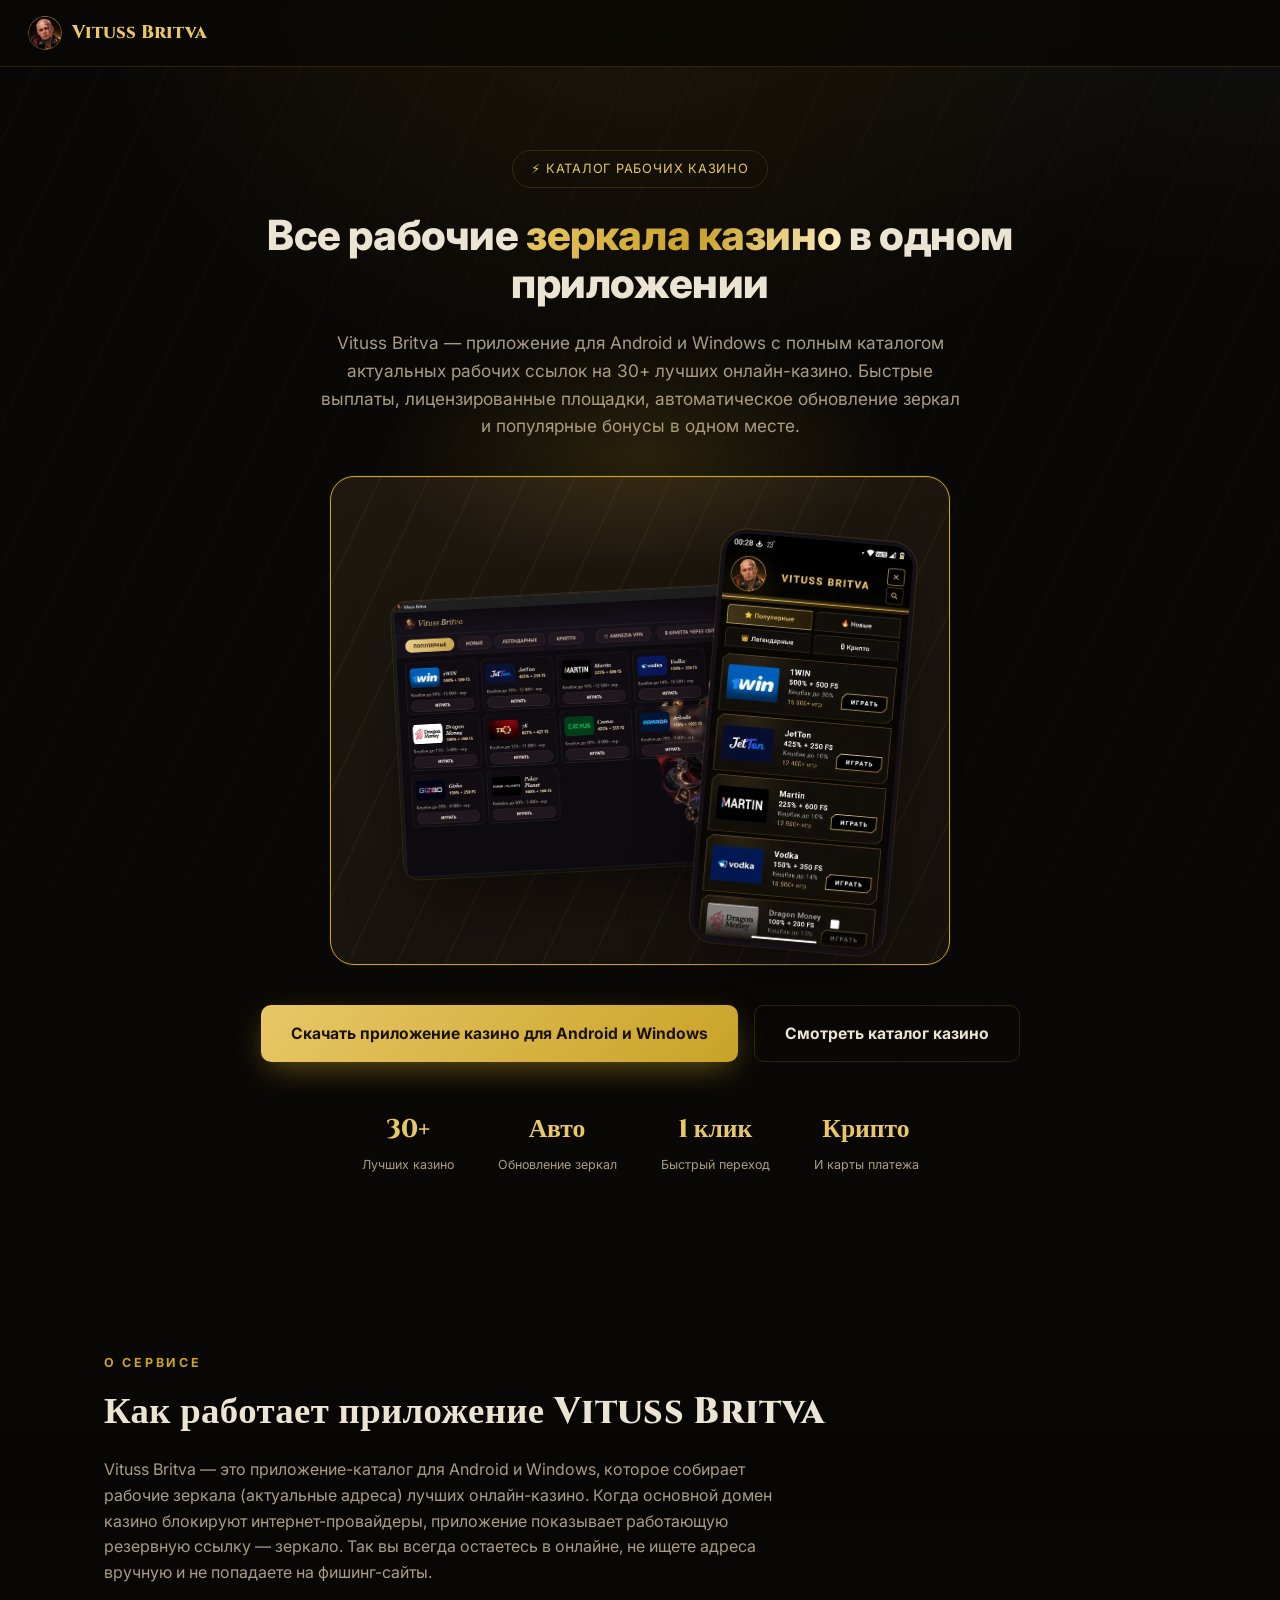
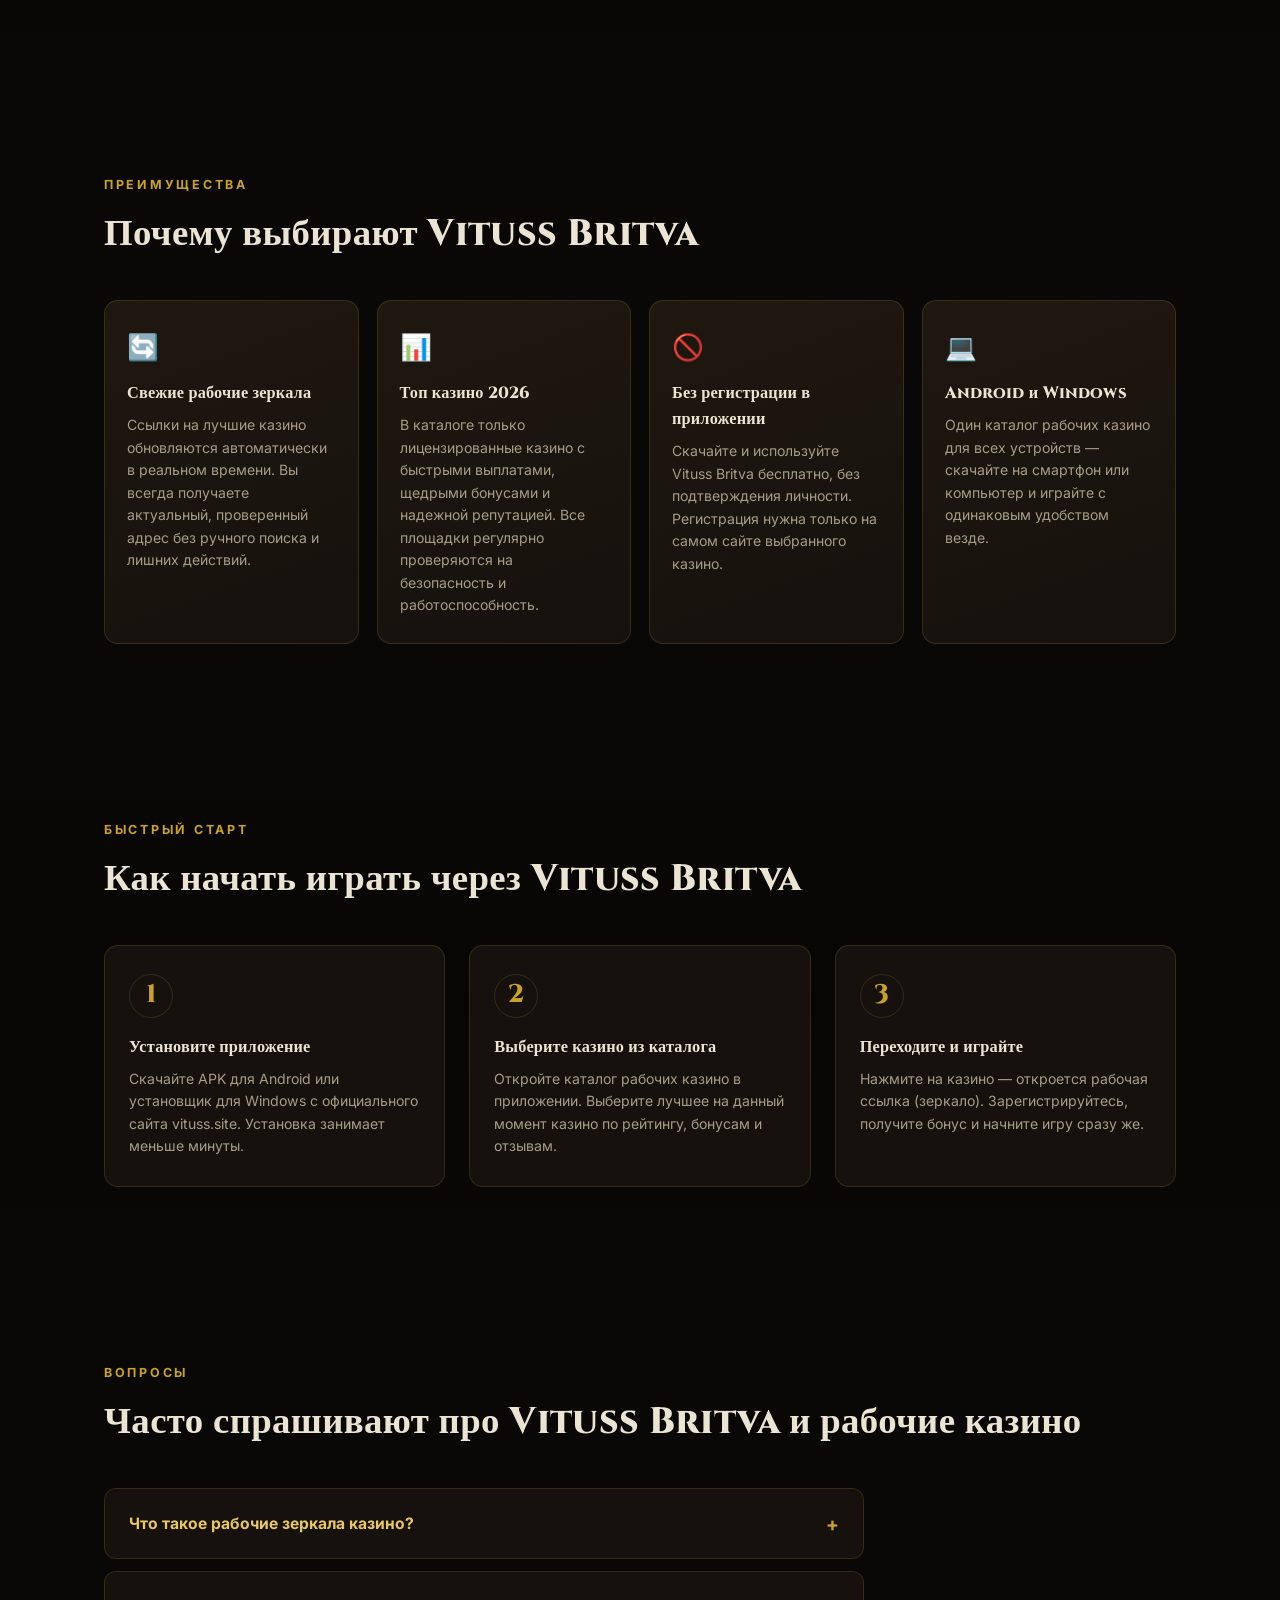
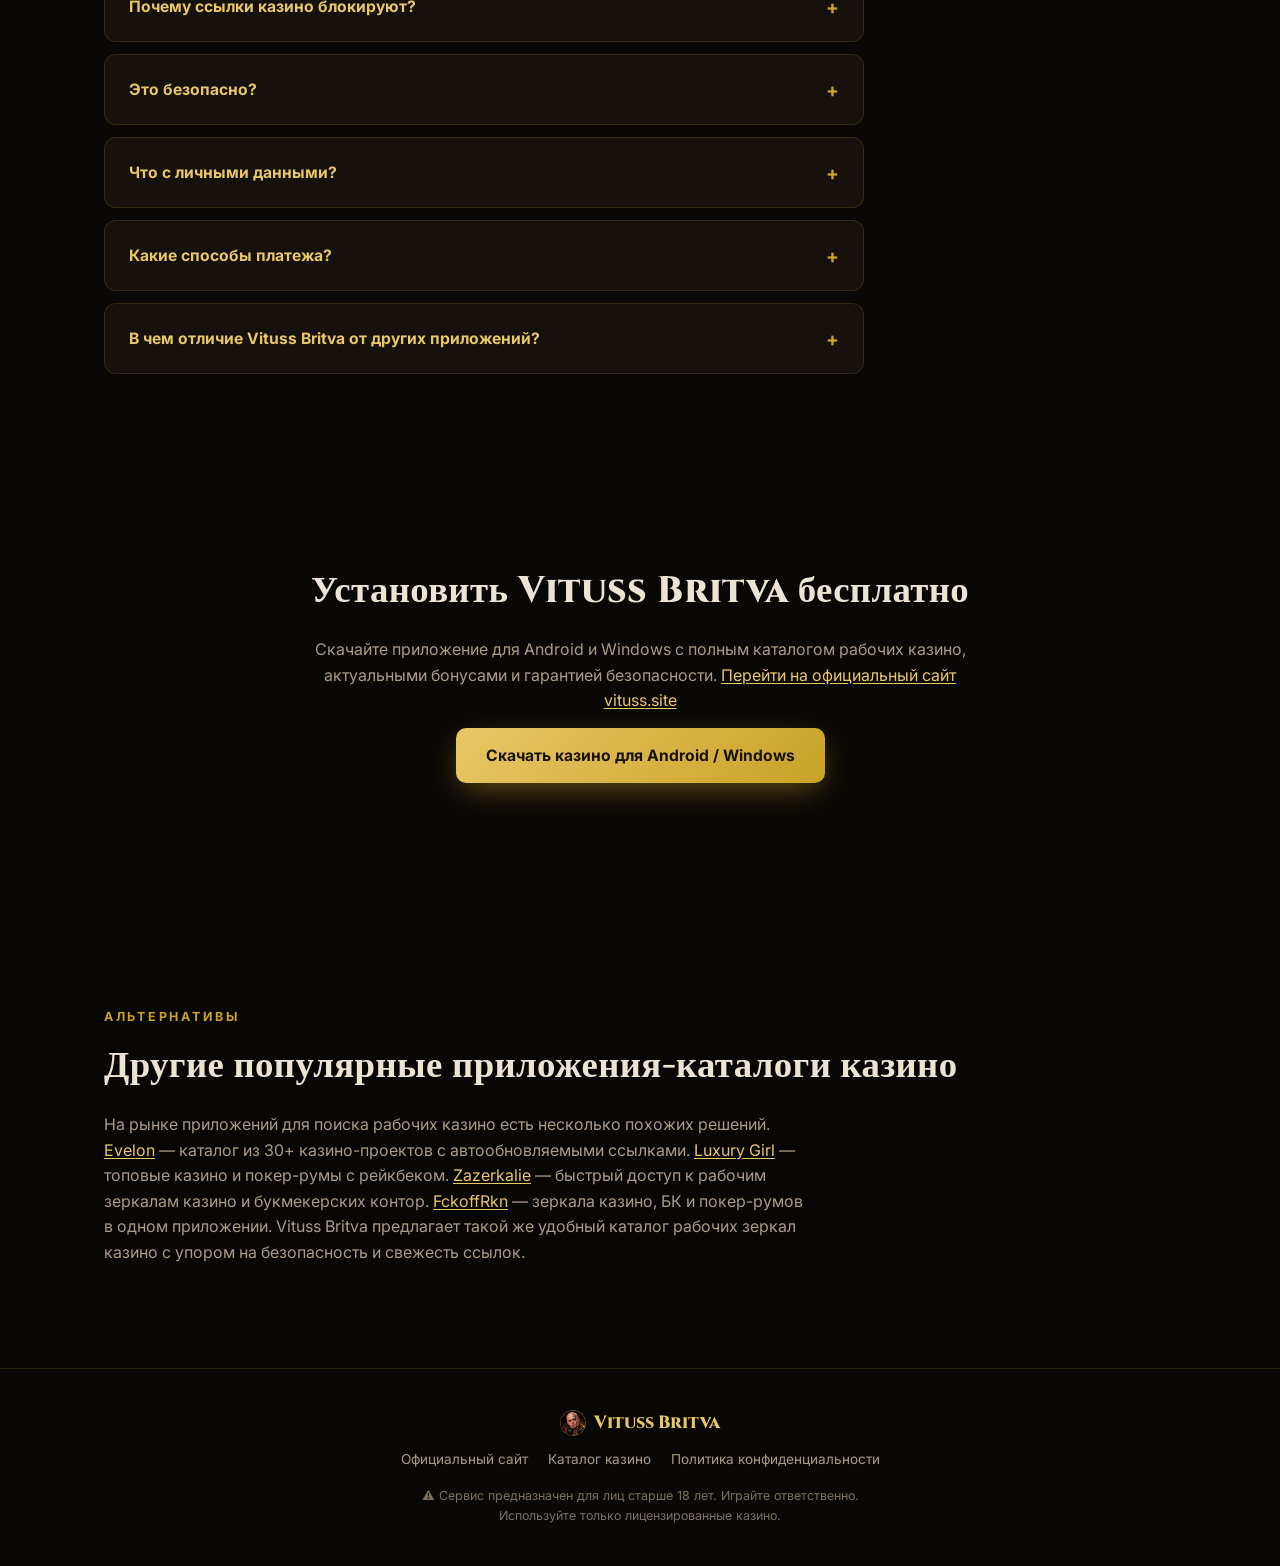
==== index.html @ b76ff57d "Nav logo links to own home instead of production site" ====
<!DOCTYPE html>
<html lang="ru">
<head>
<meta charset="UTF-8"/>
<meta name="viewport" content="width=device-width, initial-scale=1.0"/>
<meta name="description" content="Vituss Britva — приложение для Android и Windows с каталогом рабочих зеркал 30+ онлайн-казино. Лицензированные площадки, автообновление ссылок внутри."/>
<meta name="keywords" content="приложение казино, рабочие зеркала казино, каталог казино, скачать казино APK, лучшие казино 2026, казино Android, казино Windows, казино на деньги"/>
<meta name="author" content="Vituss Britva"/>
<meta name="robots" content="index, follow, max-snippet:-1, max-image-preview:large, max-video-preview:-1"/>
<meta name="language" content="Russian"/>
<meta name="revisit-after" content="7 days"/>
<title>Vituss Britva — каталог рабочих зеркал 30+ лучших онлайн-казино</title>
<link rel="canonical" href="https://vituss-britva.github.io/"/>
<link rel="icon" type="image/x-icon" href="favicon.ico"/>
<link rel="icon" type="image/png" sizes="32x32" href="favicon-32x32.png"/>
<link rel="apple-touch-icon" href="apple-touch-icon.png"/>
<meta name="theme-color" content="#0a0806"/>
<meta name="yandex-verification" content="fdd47e00f94bc1ea" />
<meta name="google-site-verification" content="MU0AzvyvuGkro43wWlCvNO7gY7daz_rfIoC2uSDXgm8" />
<script src="https://analytics.ahrefs.com/analytics.js" data-key="n/PJl1YRwY5SoehzUYrOgw" async></script>

<!-- Open Graph для соцсетей -->
<meta property="og:title" content="Vituss Britva — каталог рабочих зеркал лучших онлайн-казино"/>
<meta property="og:description" content="Приложение с актуальными рабочими ссылками на топ казино 2026. Android, Windows, бесплатно, без регистрации."/>
<meta property="og:type" content="website"/>
<meta property="og:url" content="https://vituss-britva.github.io/"/>
<meta property="og:locale" content="ru_RU"/>
<meta property="og:image" content="https://vituss-britva.github.io/img/og-image.webp"/>
<meta property="og:image:width" content="1200"/>
<meta property="og:image:height" content="630"/>
<meta name="twitter:card" content="summary_large_image"/>
<meta name="twitter:title" content="Vituss Britva — каталог рабочих казино"/>
<meta name="twitter:description" content="30+ лучших онлайн-казино в одном приложении. Android, Windows, бесплатно."/>
<meta name="twitter:image" content="https://vituss-britva.github.io/img/og-image.webp"/>

<!-- Preconnect для оптимизации производительности -->
<link rel="preconnect" href="https://vituss.site" crossorigin/>
<link rel="dns-prefetch" href="https://vituss.site"/>

<link rel="stylesheet" href="style.css"/>

<!-- Структурированные данные Schema.org -->
<script type="application/ld+json">
{
  "@context": "https://schema.org",
  "@graph": [
    {
      "@type": "WebSite",
      "@id": "https://vituss-britva.github.io/#website",
      "url": "https://vituss-britva.github.io/",
      "name": "Vituss Britva — каталог рабочих казино",
      "description": "Приложение для поиска актуальных рабочих ссылок на лучшие онлайн-казино с быстрыми выплатами, лицензией и автоматическим обновлением зеркал.",
      "inLanguage": "ru-RU",
      "potentialAction": {
        "@type": "DownloadAction",
        "target": {
          "@type": "EntryPoint",
          "urlTemplate": "https://vituss.site/vituss-android.apk"
        }
      }
    },
    {
      "@type": "SoftwareApplication",
      "@id": "https://vituss-britva.github.io/#app",
      "name": "Vituss Britva",
      "alternateName": "Витусс Бритва Приложение казино",
      "description": "Приложение для Android и Windows с полным каталогом актуальных рабочих зеркал 30+ лучших онлайн-казино. Быстрые выплаты, лицензированные площадки, автоматическое обновление ссылок и список популярных бонусов.",
      "url": "https://vituss.site/",
      "applicationCategory": ["UtilitiesApplication", "GameApplication"],
      "operatingSystem": ["Android 5.0+", "Windows 7+"],
      "offers": {
        "@type": "Offer",
        "price": "0",
        "priceCurrency": "RUB",
        "availability": "https://schema.org/InStock"
      },
      "downloadUrl": "https://vituss.site/vituss-android.apk",
      "installUrl": "https://vituss.site/",
      "image": "https://vituss-britva.github.io/img/logo.webp",
      "screenshot": [
        "https://vituss-britva.github.io/img/screen1.webp",
        "https://vituss-britva.github.io/img/screen2.webp"
      ],
      "aggregateRating": {
        "@type": "AggregateRating",
        "ratingValue": "4.8",
        "ratingCount": "1250",
        "bestRating": "5",
        "worstRating": "1"
      }
    },
    {
      "@type": "BreadcrumbList",
      "itemListElement": [
        {
          "@type": "ListItem",
          "position": 1,
          "name": "Главная",
          "item": "https://vituss-britva.github.io/"
        },
        {
          "@type": "ListItem",
          "position": 2,
          "name": "Официальный сайт",
          "item": "https://vituss.site/"
        },
        {
          "@type": "ListItem",
          "position": 3,
          "name": "Каталог казино",
          "item": "https://vituss.site/catalog/"
        }
      ]
    },
    {
      "@type": "FAQPage",
      "mainEntity": [
        {
          "@type": "Question",
          "name": "Что такое Vituss Britva?",
          "acceptedAnswer": {
            "@type": "Answer",
            "text": "Vituss Britva — это приложение для Android и Windows, которое собирает полный каталог актуальных рабочих зеркал (резервных адресов) 30+ лучших лицензированных онлайн-казино. Приложение обновляет ссылки автоматически, когда домены блокируют провайдеры."
          }
        },
        {
          "@type": "Question",
          "name": "Что такое рабочие зеркала казино?",
          "acceptedAnswer": {
            "@type": "Answer",
            "text": "Рабочие зеркала (или зеркала казино) — это резервные адреса официальных сайтов казино. Когда основной домен блокируют интернет-провайдеры, зеркала остаются доступными. Vituss Britva содержит только свежие, проверенные рабочие ссылки."
          }
        },
        {
          "@type": "Question",
          "name": "Почему ссылки казино блокируют?",
          "acceptedAnswer": {
            "@type": "Answer",
            "text": "Интернет-провайдеры блокируют сайты казино по требованию органов власти. Это стандартная пр��ктика в России и СНГ. Однако лицензированные казино используют зеркала, чтобы остаться доступными для игроков."
          }
        },
        {
          "@type": "Question",
          "name": "Приложение Vituss Britva платное?",
          "acceptedAnswer": {
            "@type": "Answer",
            "text": "Нет, скачивание и использование Vituss Britva полностью бесплатны. Вы получаете полный доступ к каталогу казино, актуальным рабочим зеркалам и бонусам без каких-либо платежей."
          }
        },
        {
          "@type": "Question",
          "name": "Нужна ли регистрация в приложении?",
          "acceptedAnswer": {
            "@type": "Answer",
            "text": "Нет, регистрация в приложении Vituss Britva не требуется. Вы сразу получаете доступ к полному каталогу казино. Регистрация понадобится только на самом сайте выбранного казино."
          }
        },
        {
          "@type": "Question",
          "name": "Какие казино в каталоге Vituss Britva?",
          "acceptedAnswer": {
            "@type": "Answer",
            "text": "В каталоге 30+ лучших лицензированных онлайн-казино с быстрыми выплатами, надежной репутацией и щедрыми бонусами. Все казино в базе регулярно проверяются на работоспособность и безопасность."
          }
        },
        {
          "@type": "Question",
          "name": "На какие платформы доступно приложение?",
          "acceptedAnswer": {
            "@type": "Answer",
            "text": "Vituss Britva доступен для Android (версия 5.0 и выше) и Windows (версия 7 и выше). Это позволяет пользователям мобильных устройств и персональных компьютеров получить единый каталог рабочих казино."
          }
        },
        {
          "@type": "Question",
          "name": "Это безопасно?",
          "acceptedAnswer": {
            "@type": "Answer",
            "text": "Да, приложение Vituss Britva содержит только ссылки на лицензированные казино. Приложение не собирает личные данные, не требует регистрацию и безопасно в использовании. Все казино в каталоге — проверенные и надежные площадки."
          }
        },
        {
          "@type": "Question",
          "name": "Как часто обновляются рабочие зеркала?",
          "acceptedAnswer": {
            "@type": "Answer",
            "text": "Ссылки в приложении обновляются в автоматическом режиме в реальном времени. Система постоянно проверяет актуальность всех зеркал, поэтому вы всегда получаете свежие и работающие адреса."
          }
        }
      ]
    },
    {
      "@type": "Organization",
      "@id": "https://vituss-britva.github.io/#org",
      "name": "Vituss Britva",
      "url": "https://vituss-britva.github.io/",
      "logo": "https://vituss-britva.github.io/img/logo.webp",
      "contactPoint": {
        "@type": "ContactPoint",
        "contactType": "Customer Support",
        "url": "https://vituss.site/"
      }
    }
  ]
}
</script>
</head>
<body>

<nav>
  <a href="https://vituss-britva.github.io/" class="logo"><img src="img/logo.webp" alt="Vituss Britva логотип приложения" class="logo-icon" width="40" height="40">Vituss Britva</a>
</nav>

<section class="hero">
  <div class="badge">⚡ Каталог рабочих казино</div>
  <h1>Все рабочие <span>зеркала казино</span> в одном приложении</h1>
  <p>Vituss Britva — приложение для Android и Windows с полным каталогом актуальных рабочих ссылок на 30+ лучших онлайн-казино. Быстрые выплаты, лицензированные площадки, автоматическое обновление зеркал и популярные бонусы в одном месте.</p>

  <div class="showcase-backdrop">
    <div class="showcase-row">
      <div class="showcase-frame showcase-pc" data-zoom="img/screen2.webp">
        <img src="img/screen2.webp" alt="Витусс Бритва приложение казино для Windows" loading="lazy" width="680" height="auto"/>
      </div>
      <div class="showcase-frame showcase-mobile" data-zoom="img/screen1.webp">
        <img src="img/screen1.webp" alt="Витусс Бритва казино для Android APK скачать" loading="lazy" width="300" height="auto"/>
      </div>
    </div>
  </div>

  <div class="cta-group" style="margin-top:40px">
    <a class="btn-primary" href="https://vituss.site/" title="Скачать приложение Vituss Britva">Скачать приложение казино для Android и Windows</a>
    <a class="btn-secondary" href="catalog/">Смотреть каталог казино</a>
  </div>
  <div class="hero-stats">
    <div class="stat"><div class="stat-num">30+</div><div class="stat-label">Лучших казино</div></div>
    <div class="stat"><div class="stat-num">Авто</div><div class="stat-label">Обновление зеркал</div></div>
    <div class="stat"><div class="stat-num">1 клик</div><div class="stat-label">Быстрый переход</div></div>
    <div class="stat"><div class="stat-num">Крипто</div><div class="stat-label">И карты платежа</div></div>
  </div>
</section>

<section class="s-dark">
  <div class="container">
    <div class="section-label">О сервисе</div>
    <h2>Как работает приложение Vituss Britva</h2>
    <p class="subtitle">Vituss Britva — это приложение-каталог для Android и Windows, которое собирает рабочие зеркала (актуальные адреса) лучших онлайн-казино. Когда основной домен казино блокируют интернет-провайдеры, приложение показывает работающую резервную ссылку — зеркало. Так вы всегда остаетесь в онлайне, не ищете адреса вручную и не попадаете на фишинг-сайты.</p>
  </div>
</section>

<section>
  <div class="container">
    <div class="section-label">Преимущества</div>
    <h2>Почему выбирают Vituss Britva</h2>
    <div class="card-grid">
      <div class="card"><div class="card-icon">🔄</div><h3>Свежие рабочие зеркала</h3><p>Ссылки на лучшие казино обновляются автоматически в реальном времени. Вы всегда получаете актуальный, проверенный адрес без ручного поиска и лишних действий.</p></div>
      <div class="card"><div class="card-icon">📊</div><h3>Топ казино 2026</h3><p>В каталоге только лицензированные казино с быстрыми выплатами, щедрыми бонусами и надежной репутацией. Все площадки регулярно проверяются на безопасность и работоспособность.</p></div>
      <div class="card"><div class="card-icon">🚫</div><h3>Без регистрации в приложении</h3><p>Скачайте и используйте Vituss Britva бесплатно, без подтверждения личности. Регистрация нужна только на самом сайте выбранного казино.</p></div>
      <div class="card"><div class="card-icon">💻</div><h3>Android и Windows</h3><p>Один каталог рабочих казино для всех устройств — скачайте на смартфон или компьютер и играйте с одинаковым удобством везде.</p></div>
    </div>
  </div>
</section>

<section class="s-dark">
  <div class="container">
    <div class="section-label">Быстрый старт</div>
    <h2>Как начать играть через Vituss Britva</h2>
    <div class="steps-list">
      <div class="step-home"><div class="step-num">1</div><h3>Установите приложение</h3><p>Скачайте APK для Android или установщик для Windows с официального сайта vituss.site. Установка занимает меньше минуты.</p></div>
      <div class="step-home"><div class="step-num">2</div><h3>Выберите казино из каталога</h3><p>Откройте каталог рабочих казино в приложении. Выберите лучшее на данный момент казино по рейтингу, бонусам и отзывам.</p></div>
      <div class="step-home"><div class="step-num">3</div><h3>Переходите и играйте</h3><p>Нажмите на казино — откроется рабочая ссылка (зеркало). Зарегистрируйтесь, получите бонус и начните игру сразу же.</p></div>
    </div>
  </div>
</section>

<section id="faq">
  <div class="container">
    <div class="section-label">Вопросы</div>
    <h2>Часто спрашивают про Vituss Britva и рабочие казино</h2>
    <div class="faq-list">
      <div class="faq-item"><div class="faq-q">Что такое рабочие зеркала казино?</div><div class="faq-a">Рабочие зеркала (или зеркала казино) — это резервные адреса официальных сайтов казино. Когда основной домен блокируют интернет-провайдеры, зеркала остаются доступными. Vituss Britva содержит только свежие, проверенные рабочие ссылки на лицензированные казино.</div></div>
      <div class="faq-item"><div class="faq-q">Почему ссылки казино блокируют?</div><div class="faq-a">Интернет-провайдеры блокируют сайты казино по требованию органов власти. Это стандартная практика в России и СНГ. Однако лицензированные казино используют зеркала, чтобы остаться доступными для игроков. Это полностью легально.</div></div>
      <div class="faq-item"><div class="faq-q">Это безопасно?</div><div class="faq-a">Да, приложение Vituss Britva содержит только ссылки на лицензированные казино. Приложение не собирает личные данные, не требует регистрацию и безопасно в использовании. Все казино в каталоге — проверенные, надежные площадки с хорошей репутацией.</div></div>
      <div class="faq-item"><div class="faq-q">Что с личными данными?</div><div class="faq-a">Vituss Britva не требует регистрацию, не собирает данные и не отслеживает вас. Приложение просто предоставляет список рабочих зеркал казино. Все остальное происходит между вами и сайтом казино.</div></div>
      <div class="faq-item"><div class="faq-q">Какие способы платежа?</div><div class="faq-a">Лучшие казино в каталоге принимают карты (Visa, MasterCard), электронные кошельки, криптовалюту и банковские переводы. Выбирайте удобный способ при регистрации на сайте казино.</div></div>
      <div class="faq-item"><div class="faq-q">В чем отличие Vituss Britva от других приложений?</div><div class="faq-a">Vituss Britva предоставляет самый свежий каталог рабочих зеркал с автоматическим обновлением. Мы содержим только проверенные лицензированные казино, не требуем регистрацию в приложении и гарантируем безопасность. Приложение бесплатно, просто и удобно.</div></div>
    </div>
  </div>
</section>

<section>
  <div class="container" style="text-align:center">
    <h2>Установить Vituss Britva бесплатно</h2>
    <p class="subtitle" style="margin-left:auto;margin-right:auto">Скачайте приложение для Android и Windows с полным каталогом рабочих казино, актуальными бонусами и гарантией безопасности. <a href="https://vituss.site/" title="Официальный сайт Витусс Бритва">Перейти на официальный сайт vituss.site</a></p>
    <div class="cta-group">
      <a class="btn-primary" href="https://vituss.site/" title="Скачать казино приложение для Android и Windows">Скачать казино для Android / Windows</a>
    </div>
  </div>
</section>

<section class="s-dark">
  <div class="container">
    <div class="section-label">Альтернативы</div>
    <h2>Другие популярные приложения-каталоги казино</h2>
    <p class="subtitle">На рынке приложений для поиска рабочих казино есть несколько похожих решений. <a href="https://evelone.online/" title="Evelon — каталог из 30+ казино-проектов">Evelon</a> — каталог из 30+ казино-проектов с автообновляемыми ссылками. <a href="https://luxurygirl.online/" title="Luxury Girl — топовые казино и покер-румы с рейкбеком">Luxury Girl</a> — топовые казино и покер-румы с рейкбеком. <a href="https://zazerkalie.online/" title="Zazerkalie — быстрый доступ к зеркалам казино и БК">Zazerkalie</a> — быстрый доступ к рабочим зеркалам казино и букмекерских контор. <a href="https://hubprojects.net/" title="FckoffRkn — зеркала казино, БК и покер-румов">FckoffRkn</a> — зеркала казино, БК и покер-румов в одном приложении. Vituss Britva предлагает такой же удобный каталог рабочих зеркал казино с упором на безопасность и свежесть ссылок.</p>
  </div>
</section>

<footer>
  <div class="container">
    <div class="footer-logo"><img src="img/logo.webp" alt="Vituss Britva логотип" class="logo-icon" width="40" height="40">Vituss Britva</div>
    <div class="footer-links">
      <a href="https://vituss.site/" title="Официальный сайт приложения казино Vituss Britva">Официальный сайт</a>
      <a href="https://vituss.site/catalog/" title="Каталог казино в приложении Vituss Britva">Каталог казино</a>
      <a href="https://vituss.site/privacy/" title="Политика конфиденциальности">Политика конфиденциальности</a>
    </div>
    <p class="footer-note">⚠️ Сервис предназначен для лиц старше 18 лет. Играйте ответственно. Используйте только лицензированные казино.</p>
  </div>
</footer>

<div class="lightbox" id="lightbox" onclick="this.classList.remove('show')">
  <img id="lightbox-img" src="" alt="Скриншот приложения Vituss Britva"/>
</div>

<script>
document.querySelectorAll('.faq-item').forEach(function(i){i.addEventListener('click',function(){var o=i.classList.contains('open');document.querySelectorAll('.faq-item').forEach(function(x){x.classList.remove('open');});if(!o){i.classList.add('open');}});});
document.querySelectorAll('[data-zoom]').forEach(function(el){el.addEventListener('click',function(){document.getElementById('lightbox-img').src=el.getAttribute('data-zoom');document.getElementById('lightbox').classList.add('show');});});
</script>
</body>
</html>
---- style.css ----
@import url('https://fonts.googleapis.com/css2?family=Cinzel:wght@600;800&family=Inter:wght@400;500;600;700&display=swap');

:root{
  --bg:#0a0806;
  --surface:#16110d;
  --surface-2:#1f1810;
  --edge:rgba(201,162,39,0.18);
  --gold:#c9a227;
  --gold-bright:#e8c766;
  --blood:#8a2020;
  --ice:#6fa8b5;
  --ink:#ece4d3;
  --ink-dim:#a89c86;
}
*{box-sizing:border-box}
html,body{margin:0;padding:0}
body{
  background:
    radial-gradient(1200px 600px at 15% -10%, rgba(201,162,39,0.06), transparent 60%),
    radial-gradient(900px 500px at 100% 0%, rgba(111,168,181,0.05), transparent 55%),
    var(--bg);
  color:var(--ink);
  font-family:"Inter",system-ui,-apple-system,"Segoe UI",Roboto,Arial,sans-serif;
  line-height:1.6;
}
a{color:inherit;text-decoration:none}
img,svg{max-width:100%;display:block}
.wrap,.container{max-width:1120px;margin:0 auto;padding:0 24px}

h1,h2,h3,.rune-font{font-family:"Cinzel",Georgia,serif;font-weight:800;letter-spacing:.01em}

/* NAV */
nav{
  position:fixed;top:0;left:0;right:0;z-index:100;
  display:flex;align-items:center;justify-content:space-between;
  padding:16px 28px;
  background:rgba(10,8,6,.82);backdrop-filter:blur(10px);
  border-bottom:1px solid var(--edge);
}
.logo{display:flex;align-items:center;gap:10px;font-family:"Cinzel",serif;font-weight:800;font-size:1.15rem;color:var(--gold-bright)}
.logo .rune-mark{
  width:34px;height:34px;border-radius:50%;
  display:flex;align-items:center;justify-content:center;
  background:radial-gradient(circle at 35% 30%,var(--gold-bright),var(--gold) 55%,#5c4a12 100%);
  color:#1a1206;font-size:1.1rem;font-weight:800;
  box-shadow:0 0 18px rgba(201,162,39,.35);
}
.nav-links{display:flex;gap:26px;align-items:center}
.nav-links a{font-size:.92rem;color:var(--ink-dim);transition:color .2s}
.nav-links a:hover{color:var(--gold-bright)}
.nav-toggle{display:none}

/* HERO */
.hero{
  position:relative;padding:150px 24px 90px;text-align:center;overflow:hidden;
  background:
    linear-gradient(180deg, transparent, var(--bg) 92%),
    repeating-linear-gradient(115deg, rgba(201,162,39,0.025) 0 2px, transparent 2px 60px);
}
.hero::before{
  content:"";position:absolute;inset:0;z-index:-1;
  background:radial-gradient(ellipse 60% 45% at 50% 0%, rgba(201,162,39,0.1), transparent 70%);
}
.badge{
  display:inline-flex;align-items:center;gap:8px;
  padding:8px 18px;border-radius:999px;border:1px solid var(--edge);
  font-size:.8rem;letter-spacing:.06em;text-transform:uppercase;color:var(--gold-bright);
  margin-bottom:24px;
}
.hero h1{font-family:"Inter",system-ui,sans-serif;font-weight:800;font-size:clamp(1.7rem,3.6vw,2.6rem);line-height:1.14;margin:0 auto 22px;color:var(--ink);letter-spacing:-.01em;max-width:880px}
.hero h1 span{
  background:linear-gradient(120deg,var(--gold-bright),var(--gold) 55%,#fff2c9);
  -webkit-background-clip:text;background-clip:text;color:transparent;
}
.hero p{font-size:1.08rem;color:var(--ink-dim);max-width:640px;margin:0 auto 36px}
.cta-group{display:flex;gap:16px;justify-content:center;flex-wrap:wrap;margin-bottom:48px}
.btn-primary,.btn-secondary{
  display:inline-flex;align-items:center;gap:10px;
  padding:15px 30px;border-radius:10px;font-weight:700;font-size:.98rem;
  transition:transform .2s ease, box-shadow .2s ease;
}
.btn-primary{
  background:linear-gradient(135deg,var(--gold-bright),var(--gold));color:#1a1206;
  box-shadow:0 10px 32px -8px rgba(201,162,39,.55);
}
.btn-primary:hover{transform:translateY(-2px)}
.btn-secondary{background:transparent;border:1px solid var(--edge);color:var(--ink)}
.btn-secondary:hover{border-color:var(--gold);color:var(--gold-bright)}

.hero-stats{display:flex;gap:44px;justify-content:center;flex-wrap:wrap;margin-top:12px}
.stat{text-align:center}
.stat-num{font-family:"Cinzel",serif;font-size:1.6rem;font-weight:800;color:var(--gold-bright)}
.stat-label{font-size:.78rem;color:var(--ink-dim);margin-top:4px}

/* SECTIONS */
section{padding:88px 0}
.s-dark{background:linear-gradient(180deg,transparent,rgba(0,0,0,.25),transparent)}
.section-label{
  font-size:.78rem;letter-spacing:.22em;text-transform:uppercase;color:var(--gold);
  font-weight:700;margin-bottom:10px;
}
h2{font-size:clamp(1.6rem,3.4vw,2.3rem);margin:0 0 16px;color:var(--ink)}
.subtitle{color:var(--ink-dim);font-size:1rem;max-width:70ch;margin:0 0 14px}
.subtitle a{color:var(--gold-bright);text-decoration:underline;text-underline-offset:2px}
.subtitle a:hover{color:#fff2c9}

/* PROBLEM GRID */
.prb-grid{display:grid;grid-template-columns:repeat(4,1fr);gap:18px;margin-top:36px}
.prb-card{
  background:var(--surface);border:1px solid var(--edge);border-radius:14px;padding:26px 22px;
}
.prb-icon{font-size:1.6rem;margin-bottom:12px}
.prb-card h3{font-size:1.02rem;margin:0 0 8px;color:var(--ink);font-family:"Cinzel",serif}
.prb-card p{font-size:.88rem;color:var(--ink-dim);margin:0}

/* FEATURE CARDS */
.card-grid{display:grid;grid-template-columns:repeat(4,1fr);gap:18px;margin-top:36px}
.card{
  background:linear-gradient(160deg,var(--surface-2),var(--surface));
  border:1px solid var(--edge);border-radius:14px;padding:26px 22px;
  transition:border-color .2s, transform .2s;
}
.card:hover{border-color:var(--gold);transform:translateY(-3px)}
.card-icon{font-size:1.6rem;margin-bottom:12px}
.card h3{font-size:1.02rem;margin:0 0 8px;color:var(--ink);font-family:"Cinzel",serif}
.card p{font-size:.88rem;color:var(--ink-dim);margin:0}

/* CATALOG */
.casinos-grid{
  display:grid;grid-template-columns:repeat(5,1fr);gap:14px;margin-top:36px;
}
.casino-card{
  background:var(--surface);border:1px solid var(--edge);border-radius:12px;
  padding:16px;display:flex;align-items:center;justify-content:center;height:104px;
  transition:border-color .2s, transform .2s;
}
.casino-card:hover{border-color:var(--gold);transform:translateY(-2px)}
.casino-logo-wrap{width:100%;height:100%;display:flex;align-items:center;justify-content:center}
.casino-logo{max-width:100%;max-height:100%;object-fit:contain;border-radius:8px}

/* STEPS */
.steps-list{display:grid;grid-template-columns:repeat(3,1fr);gap:24px;margin-top:36px}
.step-home{background:var(--surface);border:1px solid var(--edge);border-radius:14px;padding:28px 24px}
.step-num{
  font-family:"Cinzel",serif;font-size:1.6rem;font-weight:800;color:var(--gold);
  display:inline-flex;align-items:center;justify-content:center;
  width:44px;height:44px;border-radius:50%;border:1px solid var(--edge);margin-bottom:16px;
}
.step-home h3{font-size:1.02rem;margin:0 0 8px;font-family:"Cinzel",serif}
.step-home p{font-size:.88rem;color:var(--ink-dim);margin:0}

/* FAQ */
.faq-list{max-width:760px;margin:36px 0 0}
.faq-item{
  background:var(--surface);border:1px solid var(--edge);border-radius:12px;
  padding:4px 24px;margin-bottom:12px;cursor:pointer;transition:border-color .2s;
}
.faq-item:hover{border-color:var(--gold)}
.faq-q{padding:18px 0;font-weight:700;font-size:.98rem;color:var(--gold-bright);position:relative;padding-right:28px}
.faq-q::after{content:'+';position:absolute;right:0;top:16px;color:var(--gold);font-size:1.2rem}
.faq-item.open .faq-q::after{content:'−'}
.faq-a{font-size:.9rem;color:var(--ink-dim);margin-top:-6px;padding-bottom:0;display:none}
.faq-item.open .faq-a{display:block;padding-bottom:18px}

/* FOOTER */
footer{border-top:1px solid var(--edge);padding:40px 0;text-align:center}
.footer-logo{font-family:"Cinzel",serif;font-weight:800;color:var(--gold-bright);margin-bottom:12px;font-size:1.1rem}
.footer-links{display:flex;gap:20px;justify-content:center;flex-wrap:wrap;margin-bottom:16px}
.footer-links a{font-size:.85rem;color:var(--ink-dim)}
.footer-links a:hover{color:var(--gold-bright)}
.footer-note{font-size:.78rem;color:var(--ink-dim);opacity:.7;max-width:60ch;margin:0 auto}

@media (max-width:900px){
  .prb-grid,.card-grid{grid-template-columns:repeat(2,1fr)}
  .casinos-grid{grid-template-columns:repeat(3,1fr)}
  .steps-list{grid-template-columns:1fr}
  .nav-links{display:none}
}
@media (max-width:560px){
  .casinos-grid{grid-template-columns:repeat(2,1fr)}
  .prb-grid,.card-grid{grid-template-columns:1fr}
  .hero{padding:78px 18px 60px}
  section{padding:52px 0}
  .prb-grid,.card-grid,.casinos-grid,.steps-list{margin-top:24px}
  .cta-group{margin-bottom:28px}
}

.hero > *{position:relative;z-index:2}
.hero-portrait{
  position:absolute;
  right:clamp(40px,8vw,160px);
  bottom:0;
  height:min(92%,640px);
  width:auto;
  z-index:1;
  opacity:.94;
  -webkit-mask-image:linear-gradient(to left, black 45%, transparent 92%),
                      linear-gradient(to top, transparent 0%, black 10%),
                      linear-gradient(to bottom, transparent 0%, black 6%);
  -webkit-mask-composite:source-in;
  mask-image:linear-gradient(to left, black 45%, transparent 92%),
              linear-gradient(to top, transparent 0%, black 10%),
              linear-gradient(to bottom, transparent 0%, black 6%);
  mask-composite:intersect;
  filter:saturate(1.05) contrast(1.05) brightness(1.05);
  pointer-events:none;
}
@media (max-width:900px){
  .hero{min-height:auto;padding-top:90px}
  .hero-portrait{
    position:static;
    display:block;
    height:auto;width:min(65vw,260px);
    margin:32px auto 0;
    opacity:1;
    -webkit-mask-image:linear-gradient(to bottom,black 88%,transparent 100%);
    mask-image:linear-gradient(to bottom,black 88%,transparent 100%);
    -webkit-mask-composite:source-in;mask-composite:intersect;
    filter:saturate(1.05) contrast(1.05) brightness(1.05);
  }
}

.logo-icon{width:34px;height:34px;border-radius:50%;object-fit:cover;flex-shrink:0}
.footer-logo{display:flex;align-items:center;justify-content:center;gap:8px}
.footer-logo .logo-icon{width:26px;height:26px}

.download-flex{
  display:grid;grid-template-columns:1fr auto;
  grid-template-areas:"text portrait" "cta portrait";
  align-items:center;gap:8px 48px;
  background:linear-gradient(135deg,var(--surface-2),var(--surface));
  border:1px solid var(--edge);border-radius:24px;
  padding:52px 56px;max-width:1080px;margin:0 auto;
}
.download-text{grid-area:text;text-align:left}
.download-text h2{margin-bottom:14px}
.download-cta{grid-area:cta;margin-bottom:0}
.download-portrait{grid-area:portrait;display:flex;justify-content:center;align-self:center}
.download-portrait img{width:100%;max-width:340px;height:auto;display:block;filter:drop-shadow(0 24px 48px rgba(0,0,0,.55))}
@media (max-width:800px){
  .download-flex{display:flex;flex-direction:column;text-align:center;padding:26px 22px}
  .download-text{text-align:center;order:1}
  .download-portrait{max-width:260px;order:2;margin:0 auto}
  .download-cta{order:3;justify-content:center!important}
}

.hero-badge{
  position:absolute;
  right:clamp(30px,7vw,140px);
  top:50%;transform:translateY(-50%);
  width:clamp(180px,18vw,300px);
  height:auto;z-index:1;
  border-radius:50%;
  filter:drop-shadow(0 12px 34px rgba(0,0,0,.5));
}
@media (max-width:900px){
  .hero-badge{
    position:static;transform:none;display:block;
    width:min(46vw,200px);margin:32px auto 28px;
    border-radius:50%;
  }
}

.catalogue-cta{text-align:center;margin-top:32px}

/* SHOWCASE */
.showcase-backdrop{
  position:relative;overflow:visible;
  background:
    repeating-linear-gradient(115deg, rgba(201,162,39,0.05) 0 2px, transparent 2px 44px),
    linear-gradient(160deg,var(--surface-2),var(--surface));
  border:1px solid var(--gold);border-radius:24px;
  box-shadow:0 0 0 1px rgba(201,162,39,0.08), inset 0 1px 0 rgba(201,162,39,0.12);
  padding:28px 26px 24px;margin:36px auto 0;max-width:620px;
}
.showcase-backdrop::before{
  content:"";position:absolute;inset:-40% -10% auto -10%;height:70%;
  background:radial-gradient(closest-side, rgba(201,162,39,0.16), transparent 70%);
  pointer-events:none;
}
.showcase-row{
  position:relative;
  display:flex;align-items:center;justify-content:center;gap:0;
  flex-wrap:nowrap;padding:10px 20px;
}
.showcase-frame{
  position:relative;
  border-radius:16px;box-shadow:0 30px 70px -20px rgba(0,0,0,.6), 0 0 0 1px var(--edge);
  overflow:hidden;background:var(--surface);
  transition:transform .3s ease;
  cursor:zoom-in;
  min-width:0;
}
.showcase-pc{
  flex:1 1 620px;max-width:680px;min-width:0;
  transform:rotate(-3deg) translate(20px,10px);
  z-index:1;
}
.showcase-pc:hover{transform:rotate(-2deg) translate(20px,0);z-index:3}
.showcase-pc img{display:block;width:100%;height:auto}
.showcase-mobile{
  flex:0 1 300px;max-width:300px;min-width:0;
  border-radius:26px;
  margin-left:-70px;
  transform:rotate(5deg) translateY(20px);
  border:4px solid #151018;
  z-index:2;
}
.showcase-mobile:hover{transform:rotate(3deg) translateY(10px);z-index:3}
.showcase-mobile img{display:block;width:100%;height:auto}
@media (max-width:900px){
  .showcase-mobile{margin-left:-40px;flex-basis:220px;max-width:220px}
}
@media (max-width:800px){
  .showcase-backdrop{padding:24px 8px 24px}
  .showcase-row{flex-wrap:nowrap;align-items:flex-end;padding:10px 0}
  .showcase-pc{transform:rotate(-4deg) translate(-8px,0);flex:1 1 0;min-width:0;margin-left:-10px}
  .showcase-mobile{transform:rotate(6deg);flex:0 0 150px;max-width:150px;margin-left:-30px;margin-right:-14px}
}
.lightbox{
  display:none;position:fixed;inset:0;z-index:1000;
  background:rgba(0,0,0,.85);align-items:center;justify-content:center;
  padding:24px;cursor:zoom-out;
}
.lightbox.show{display:flex}
.lightbox img{max-width:92vw;max-height:92vh;border-radius:12px;box-shadow:0 30px 80px rgba(0,0,0,.6)}

/* LEGAL PAGES */
.legal-page{padding:150px 0 60px}
@media (max-width:900px){.legal-page{padding-top:90px}}
@media (max-width:560px){.legal-page{padding:78px 0 40px}}
.back-link{
  display:inline-flex;align-items:center;gap:8px;
  color:var(--gold-bright);text-decoration:none;
  font-size:.82rem;letter-spacing:.02em;font-weight:600;margin-bottom:24px;
}
.back-link:hover{color:var(--gold)}
.page-title{
  font-size:clamp(1.7rem,3.6vw,2.4rem);margin:0 0 16px;
  background:linear-gradient(120deg,var(--gold-bright),var(--gold) 55%,#fff2c9);
  -webkit-background-clip:text;background-clip:text;color:transparent;
}
.updated{color:var(--ink-dim);font-size:.82rem;opacity:.75;margin:0 0 8px}
.lede{color:var(--ink-dim);font-size:1.05rem;max-width:66ch;margin:0 0 16px}
.legal{max-width:760px;margin-top:16px}
.legal h2{font-size:1.25rem;color:var(--gold-bright);margin:36px 0 12px}
.legal h2:first-child{margin-top:0}
.legal p{color:var(--ink-dim);font-size:.95rem;line-height:1.75;margin:0 0 16px}
.legal ul{color:var(--ink-dim);font-size:.95rem;line-height:1.75;margin:0 0 16px;padding-left:22px}
.legal li{margin-bottom:8px}
.legal strong{color:var(--ink)}
.legal a.inline{color:var(--gold-bright);text-decoration:underline}
.legal code{background:var(--surface);border:1px solid var(--edge);border-radius:4px;padding:1px 6px;font-size:.88em}
.contact-card{
  background:var(--surface);border:1px solid var(--edge);border-radius:18px;
  padding:26px 28px;margin:0 0 28px;max-width:420px;
}
.contact-card .label{font-size:.72rem;text-transform:uppercase;letter-spacing:.08em;color:var(--gold);margin:0 0 6px}
.contact-card .value{font-size:1.1rem;font-weight:700;margin:0}
.contact-card a{color:var(--gold-bright);text-decoration:none}
.contact-card a:hover{text-decoration:underline}
.warn-box{
  display:flex;gap:14px;align-items:flex-start;
  margin:0 0 32px;padding:20px 22px;border-radius:16px;
  background:var(--surface);border:1px solid var(--gold);
}
.warn-box .badge18{flex:0 0 auto;width:34px;height:34px;font-size:.8rem;border-color:var(--gold);color:var(--gold)}
.warn-box p{margin:0;color:var(--ink-dim);font-size:.88rem;line-height:1.6}
.badge18{
  display:inline-flex;align-items:center;justify-content:center;
  width:28px;height:28px;border-radius:50%;border:1px solid var(--edge);
  font-size:.68rem;font-weight:800;color:var(--gold);margin-right:8px;
}
.check-grid{display:grid;grid-template-columns:repeat(2,minmax(0,1fr));gap:16px;margin:0 0 28px}
.check-item{background:var(--surface);border:1px solid var(--edge);border-radius:16px;padding:20px 22px}
.check-item .mark{color:var(--gold);font-weight:800;margin-right:8px}
.check-item p{margin:0;color:var(--ink-dim);font-size:.88rem;line-height:1.6}
@media (max-width:560px){.check-grid{grid-template-columns:1fr}}

.hero.hero-catalog{min-height:auto;padding:150px 24px 60px}
@media (max-width:900px){.hero.hero-catalog{padding-top:90px}}
@media (max-width:560px){.hero.hero-catalog{padding:78px 18px 60px}}

.casino-logo-wrap{overflow:hidden}
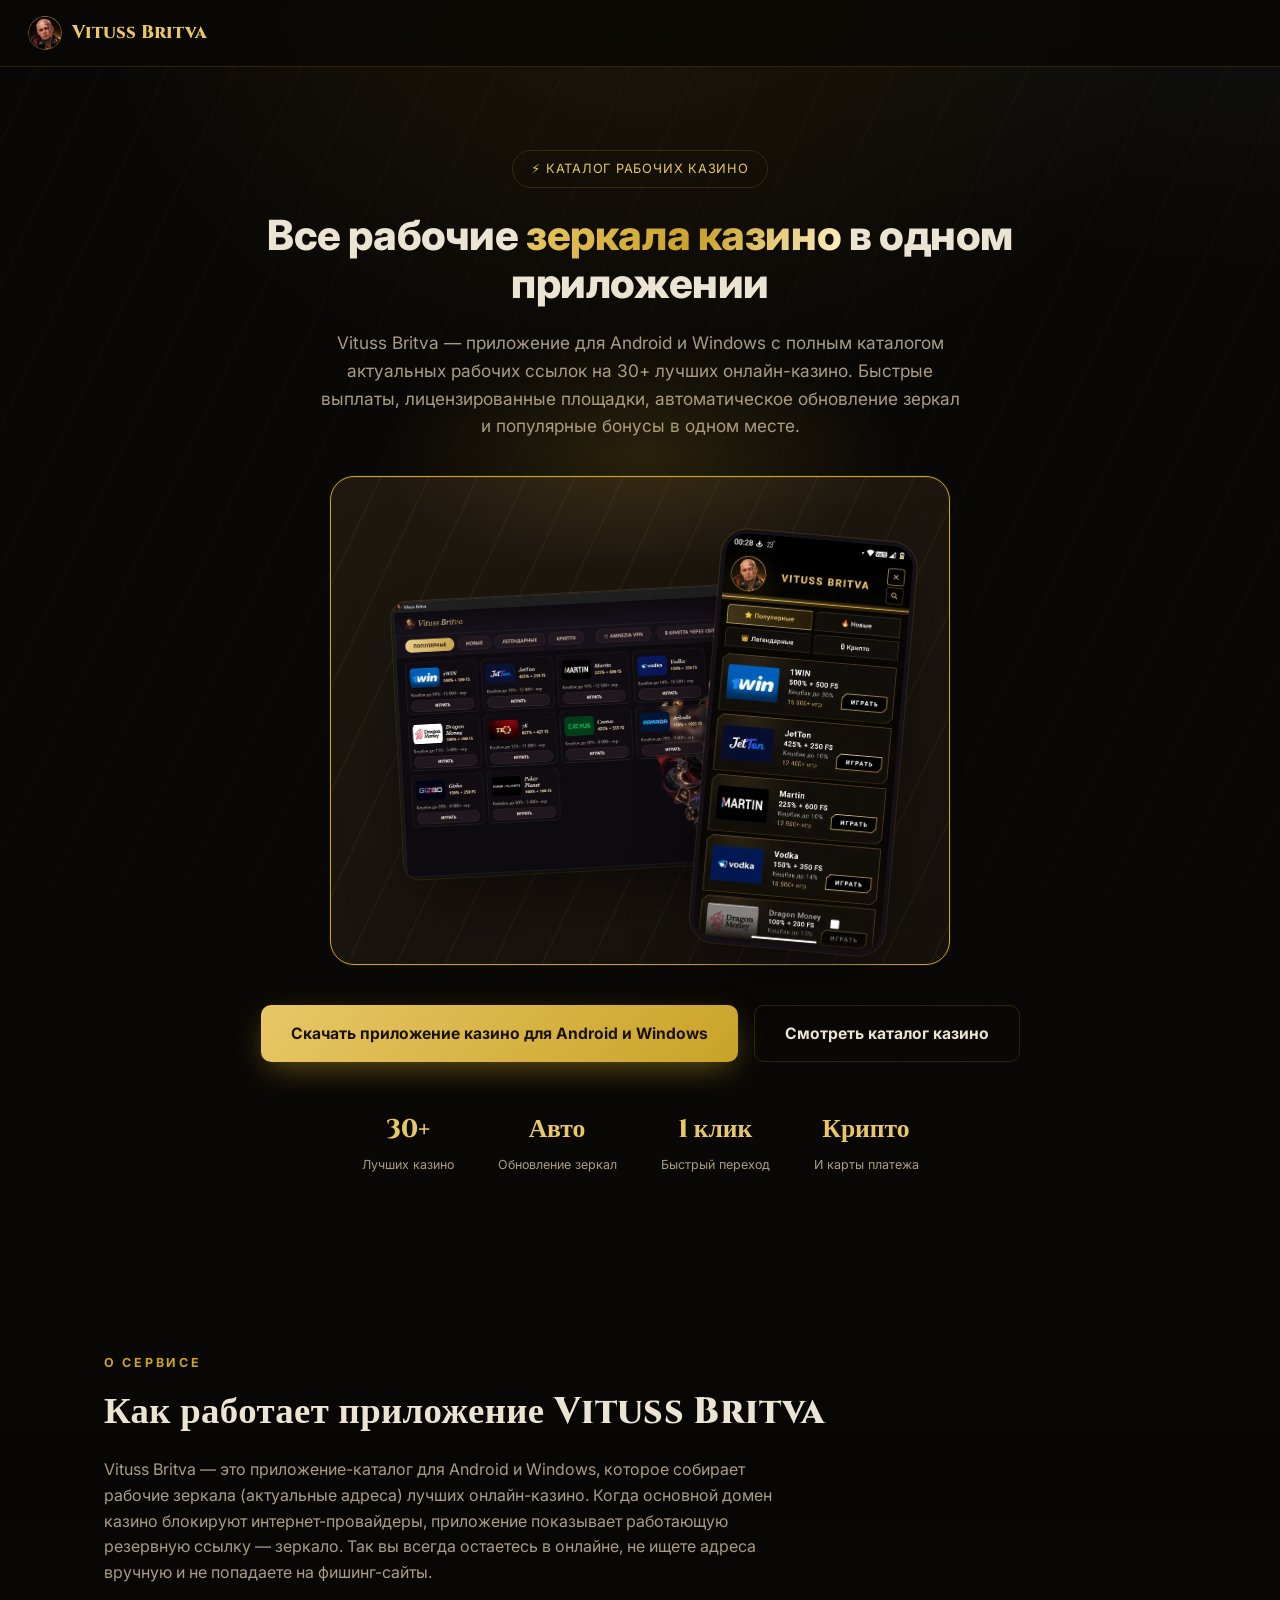
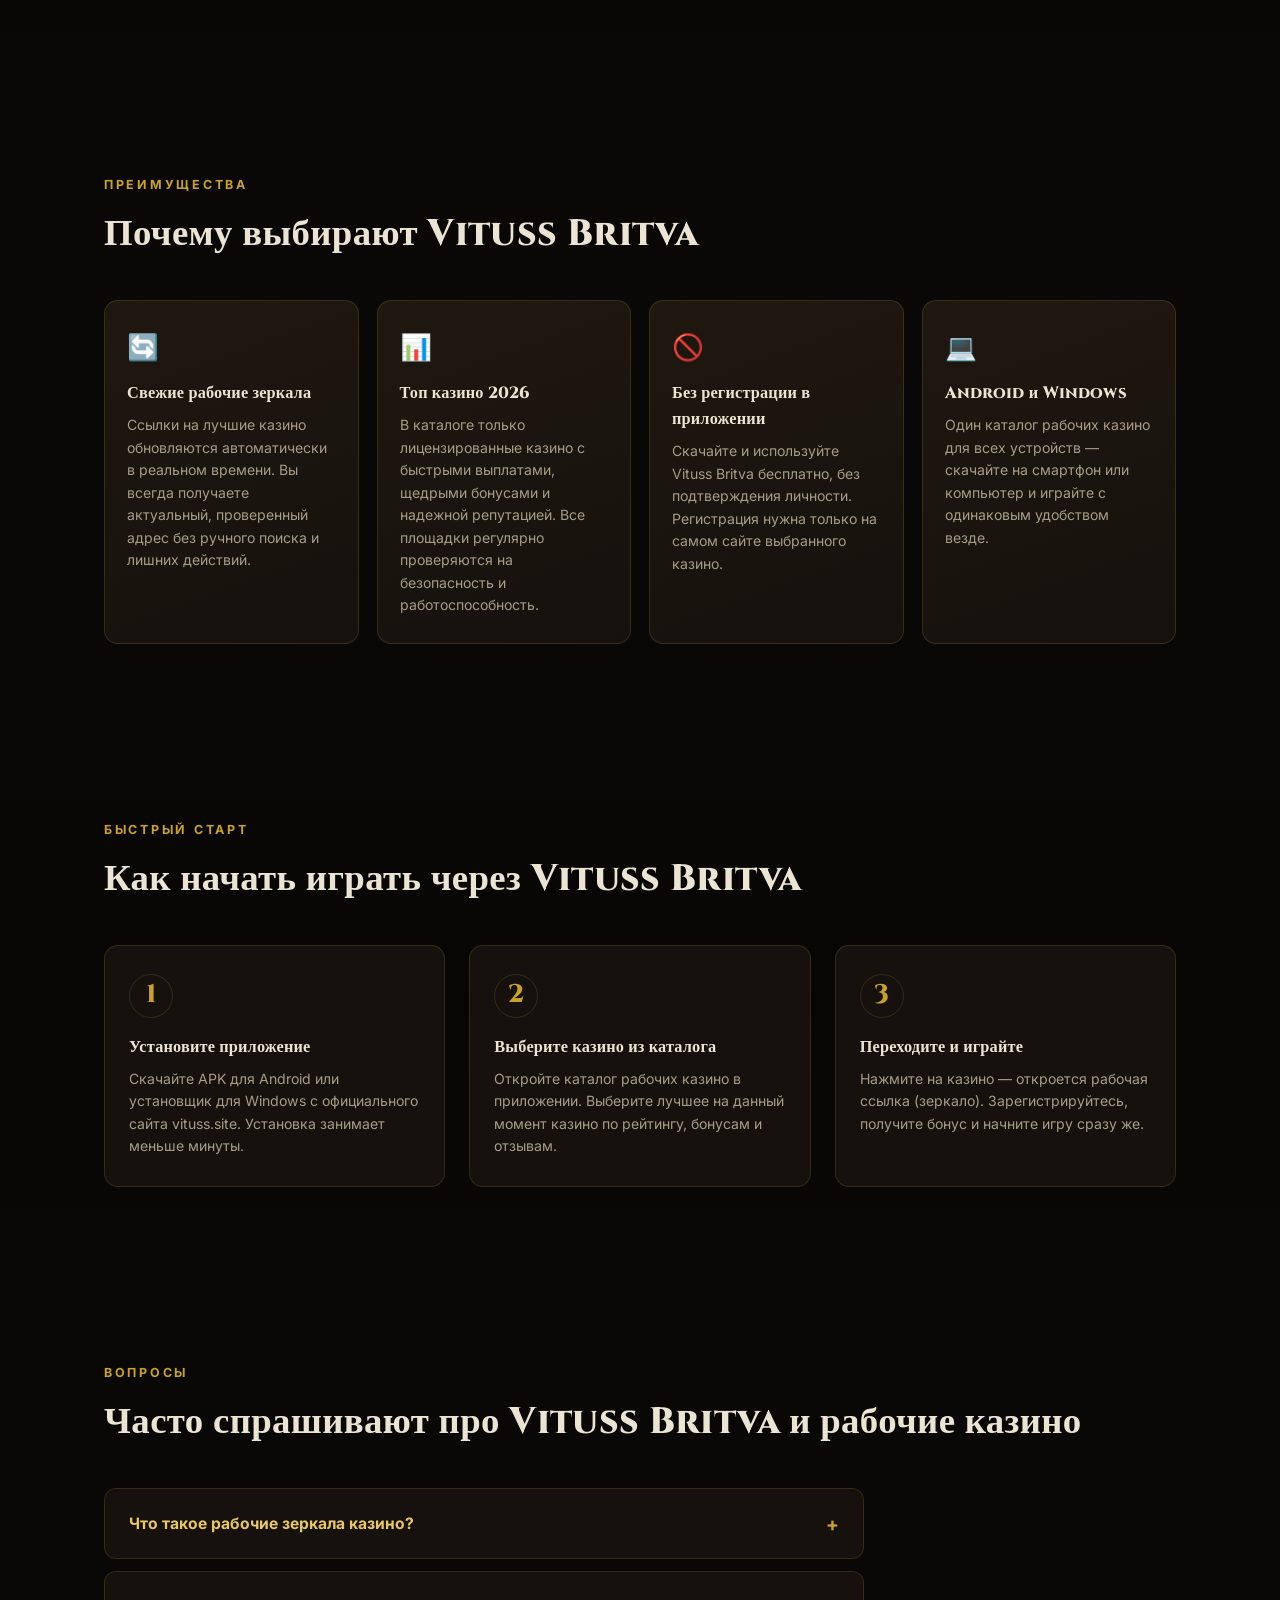
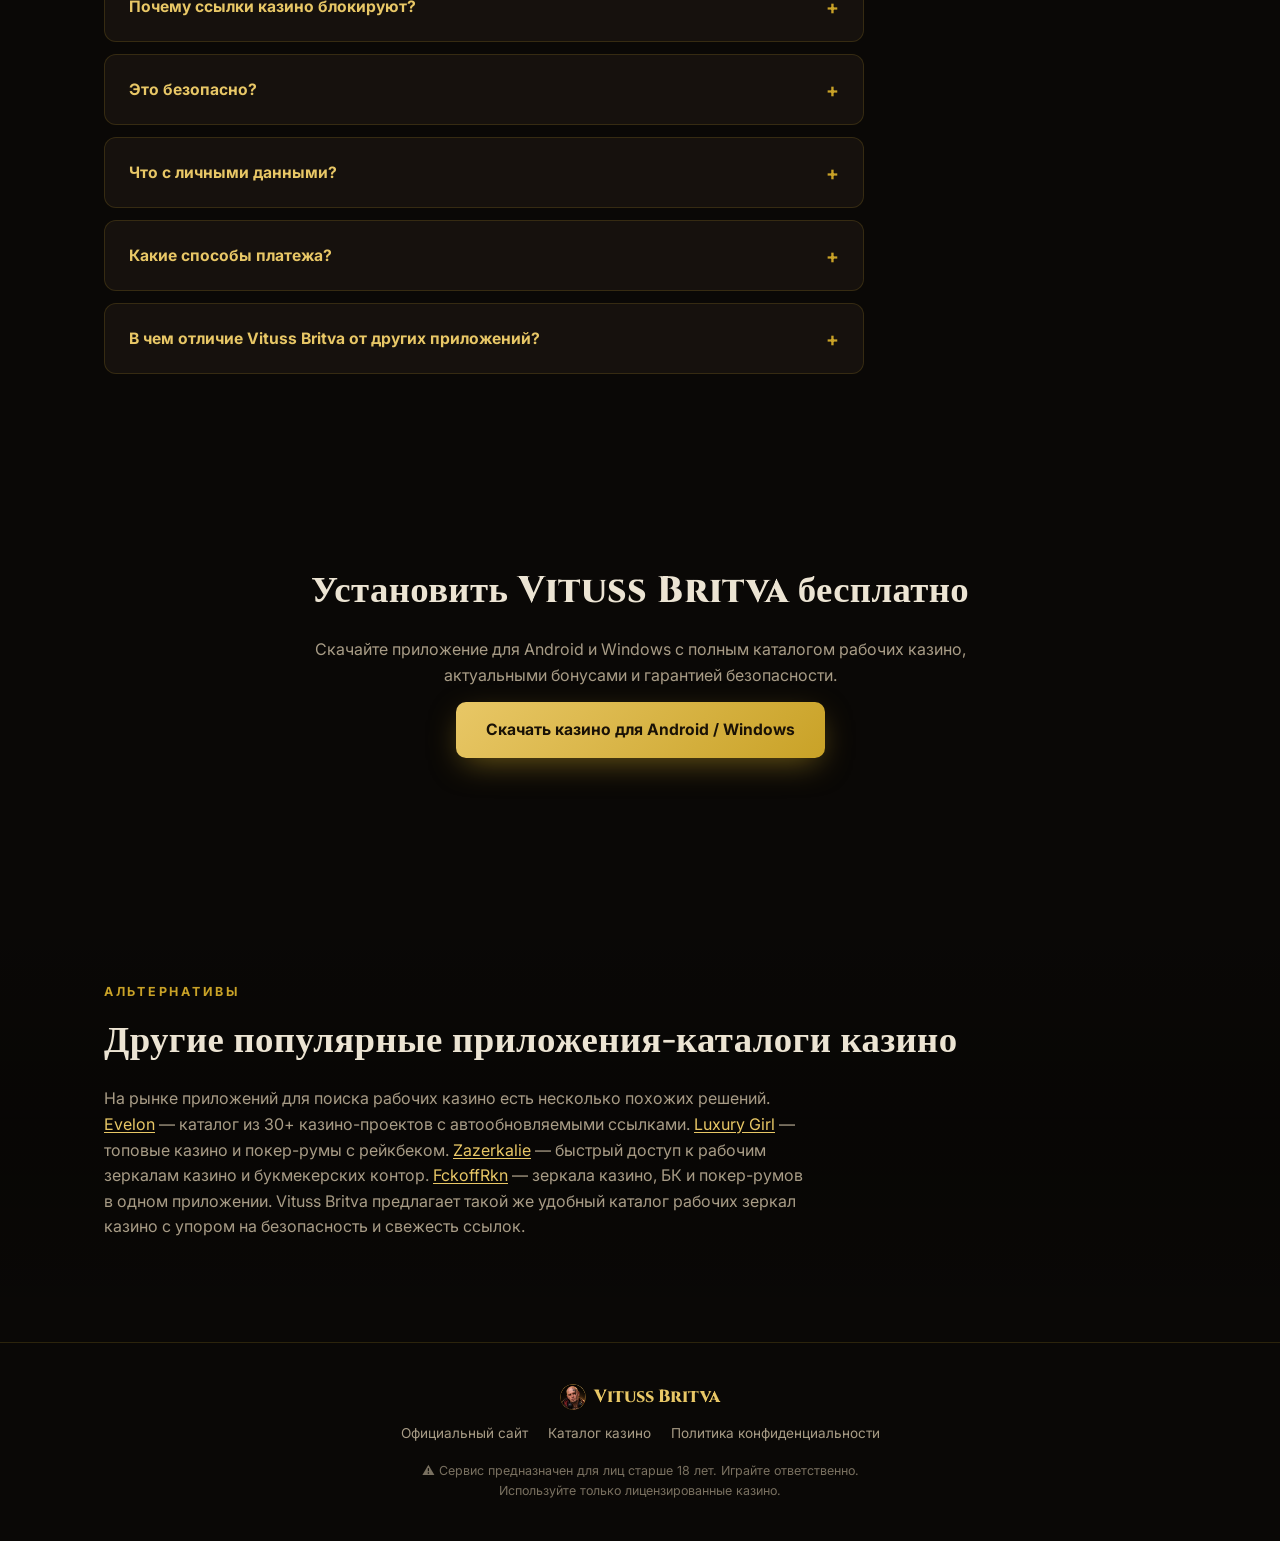
==== commit b319317e: "Remove redundant domain mention next to official-site button" ====
--- a/index.html
+++ b/index.html
@@ -290,7 +290,7 @@
 <section>
   <div class="container" style="text-align:center">
     <h2>Установить Vituss Britva бесплатно</h2>
-    <p class="subtitle" style="margin-left:auto;margin-right:auto">Скачайте приложение для Android и Windows с полным каталогом рабочих казино, актуальными бонусами и гарантией безопасности. <a href="https://vituss.site/" title="Официальный сайт Витусс Бритва">Перейти на официальный сайт vituss.site</a></p>
+    <p class="subtitle" style="margin-left:auto;margin-right:auto">Скачайте приложение для Android и Windows с полным каталогом рабочих казино, актуальными бонусами и гарантией безопасности.</p>
     <div class="cta-group">
       <a class="btn-primary" href="https://vituss.site/" title="Скачать казино приложение для Android и Windows">Скачать казино для Android / Windows</a>
     </div>
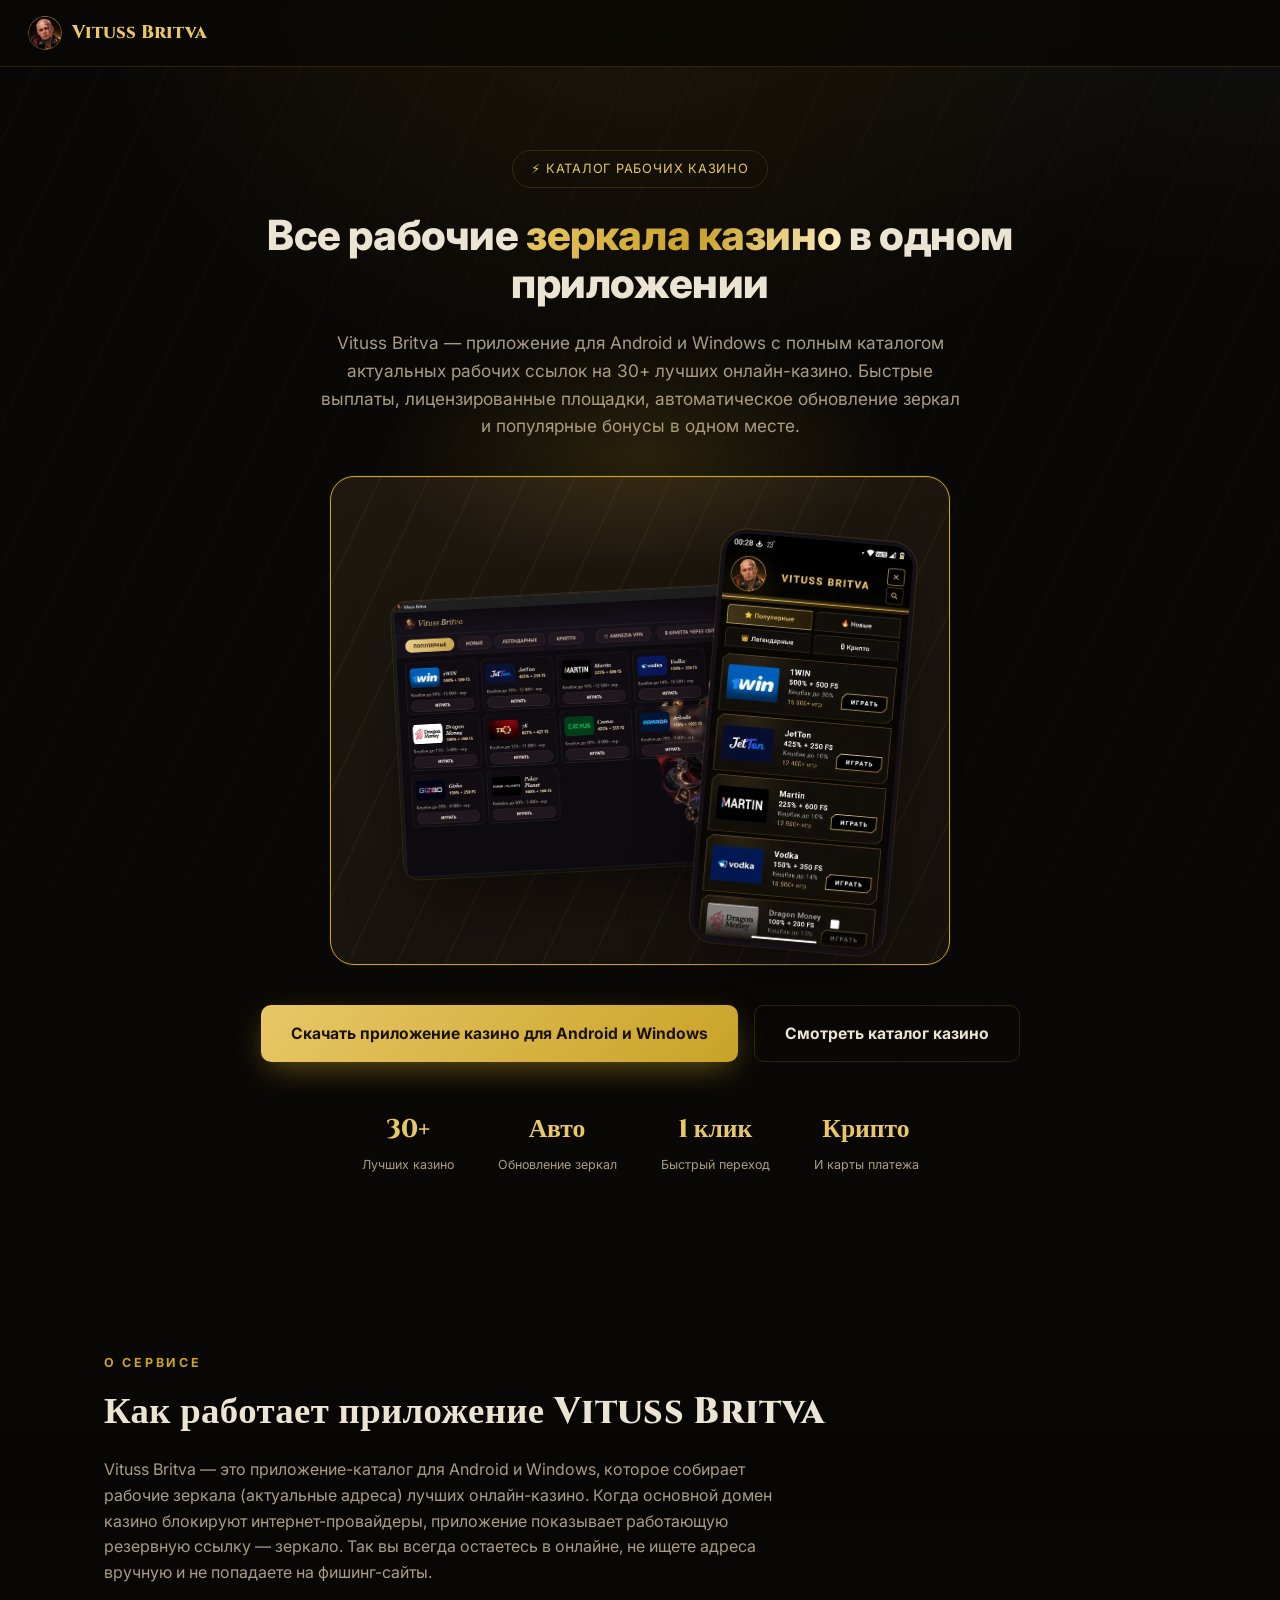
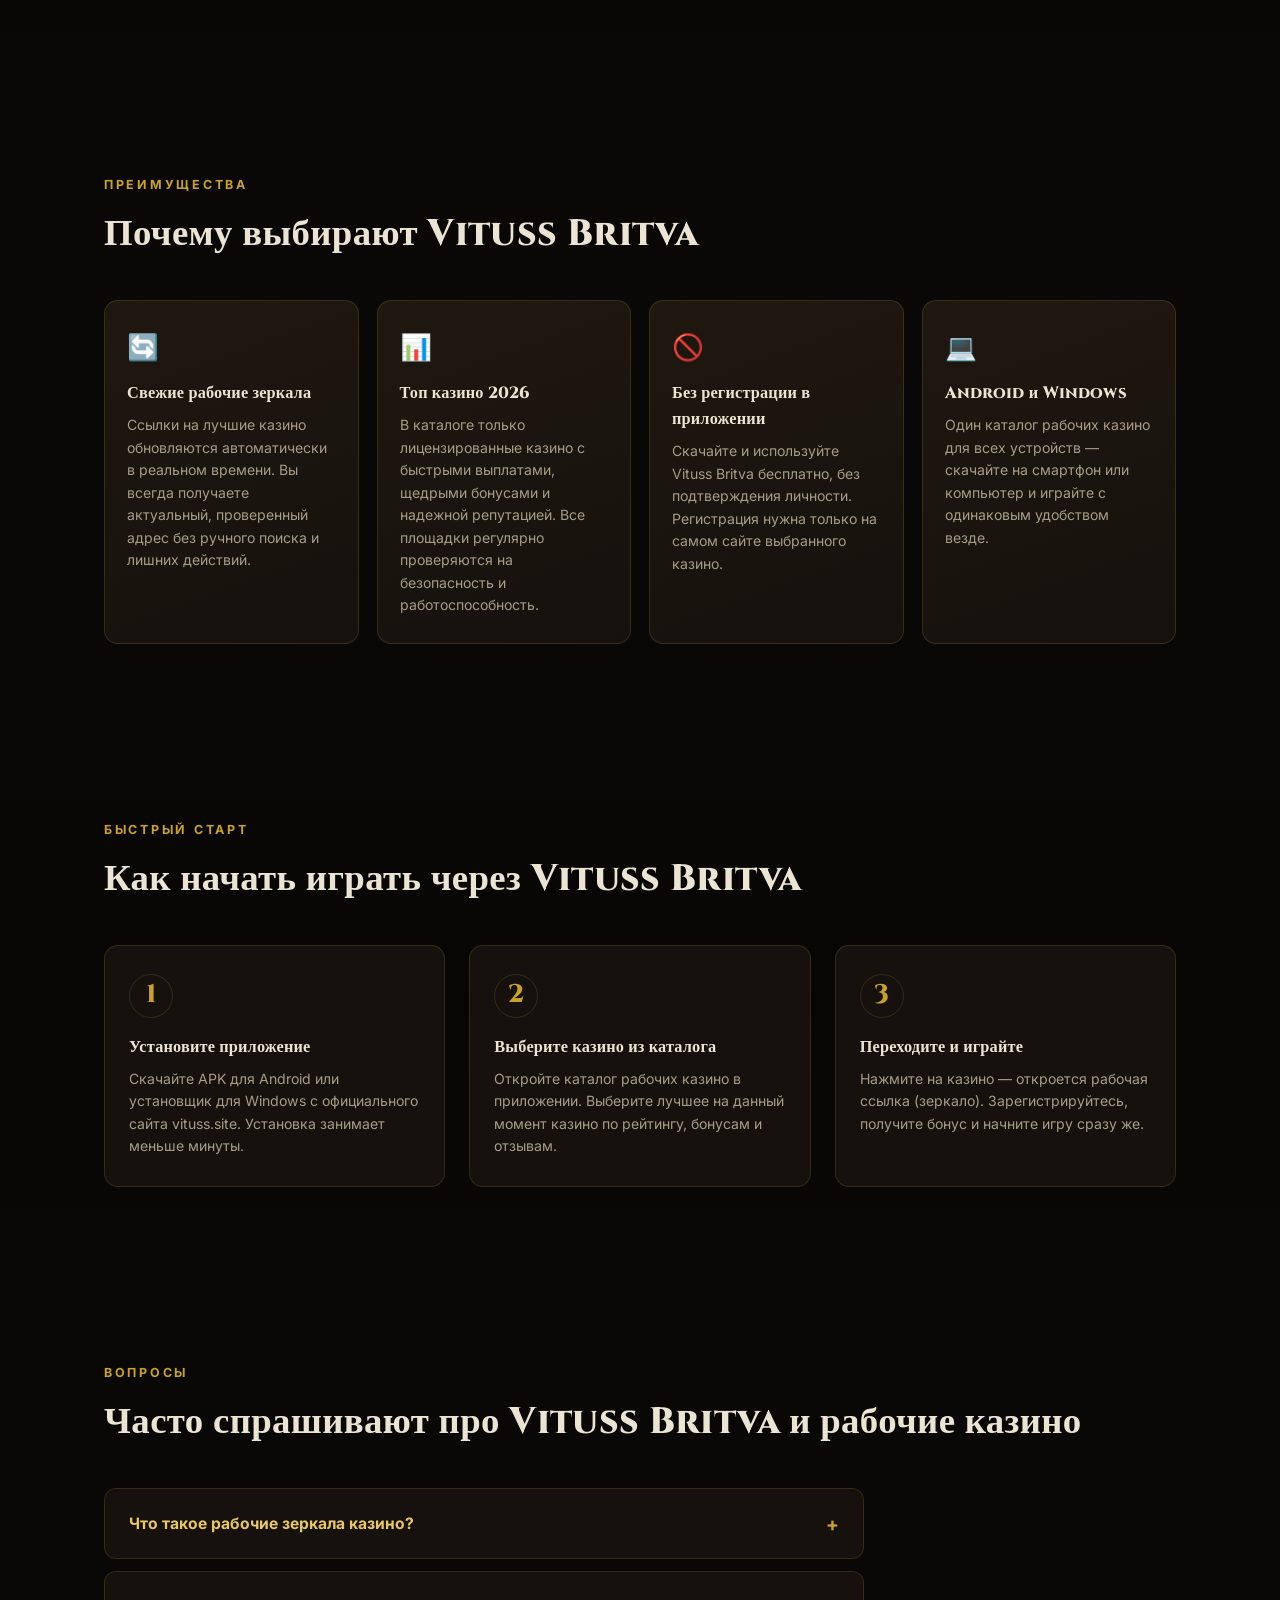
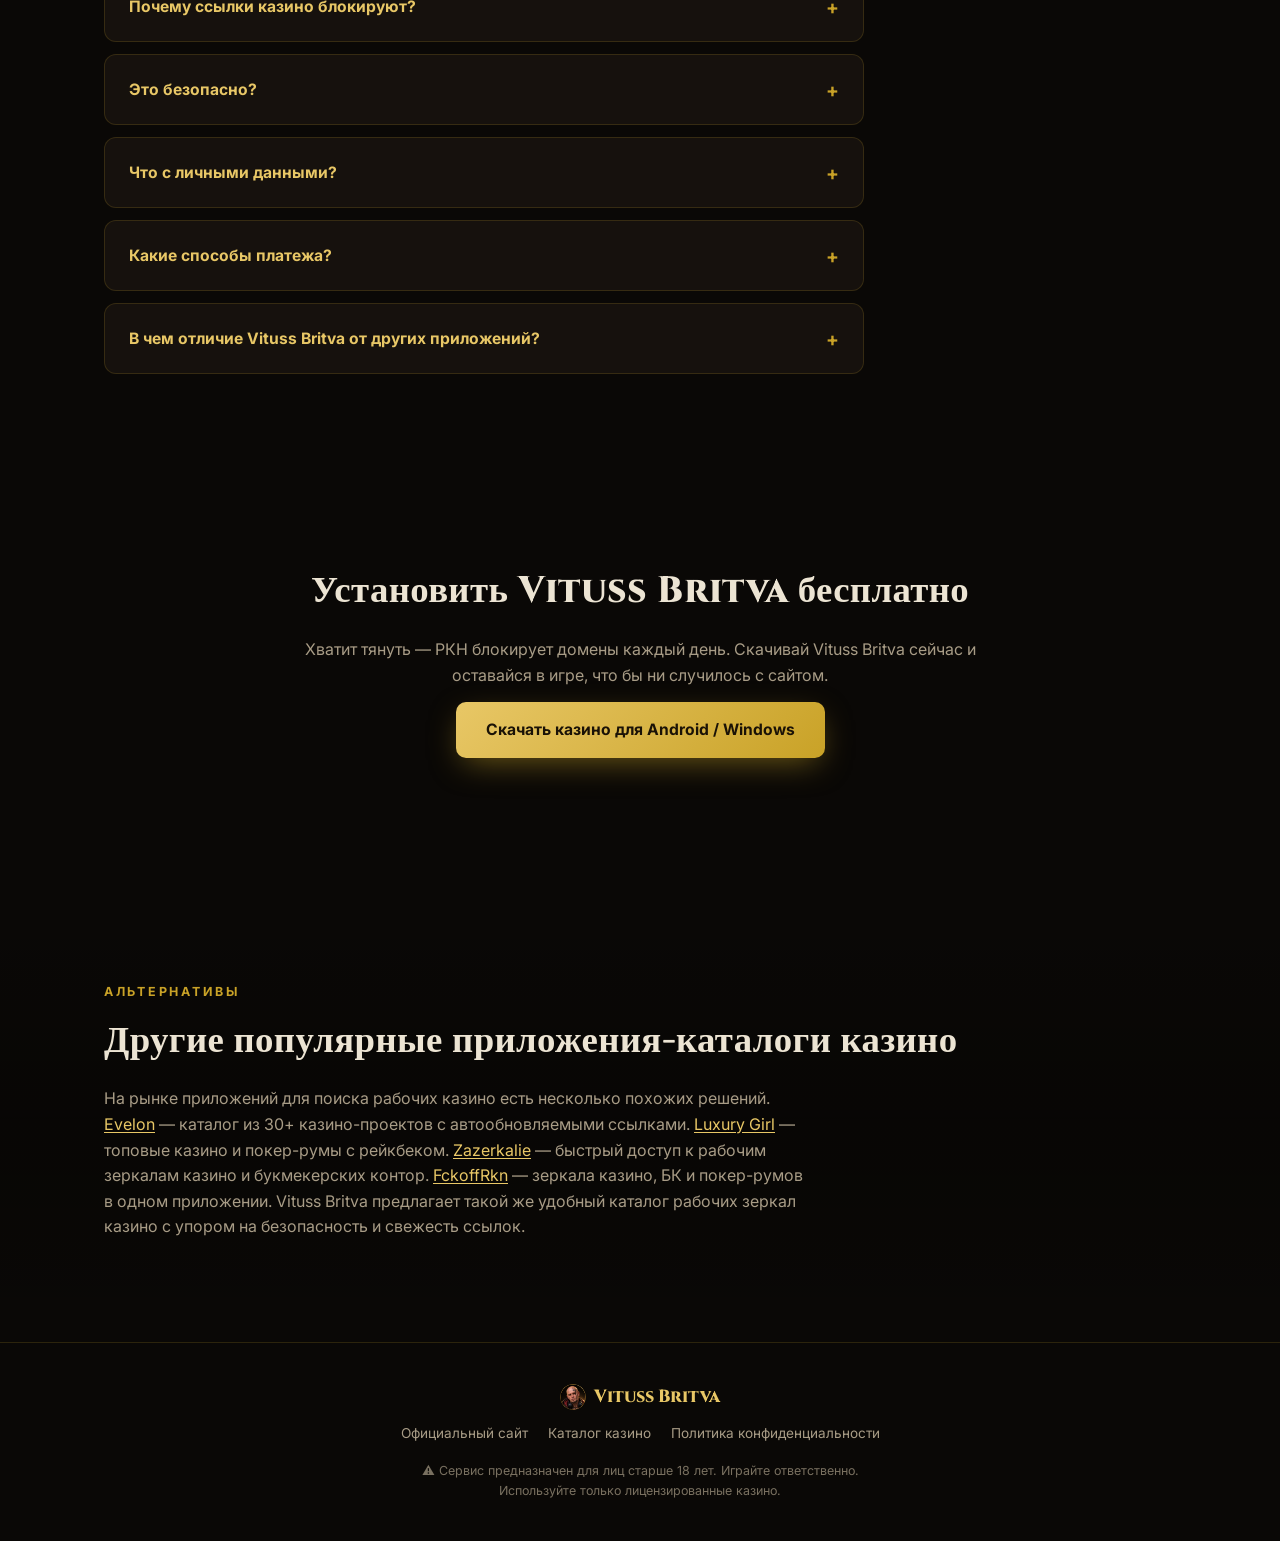
==== commit cbebcc76: "Punchier CTA copy in install section" ====
--- a/index.html
+++ b/index.html
@@ -290,7 +290,7 @@
 <section>
   <div class="container" style="text-align:center">
     <h2>Установить Vituss Britva бесплатно</h2>
-    <p class="subtitle" style="margin-left:auto;margin-right:auto">Скачайте приложение для Android и Windows с полным каталогом рабочих казино, актуальными бонусами и гарантией безопасности.</p>
+    <p class="subtitle" style="margin-left:auto;margin-right:auto">Хватит тянуть — РКН блокирует домены каждый день. Скачивай Vituss Britva сейчас и оставайся в игре, что бы ни случилось с сайтом.</p>
     <div class="cta-group">
       <a class="btn-primary" href="https://vituss.site/" title="Скачать казино приложение для Android и Windows">Скачать казино для Android / Windows</a>
     </div>
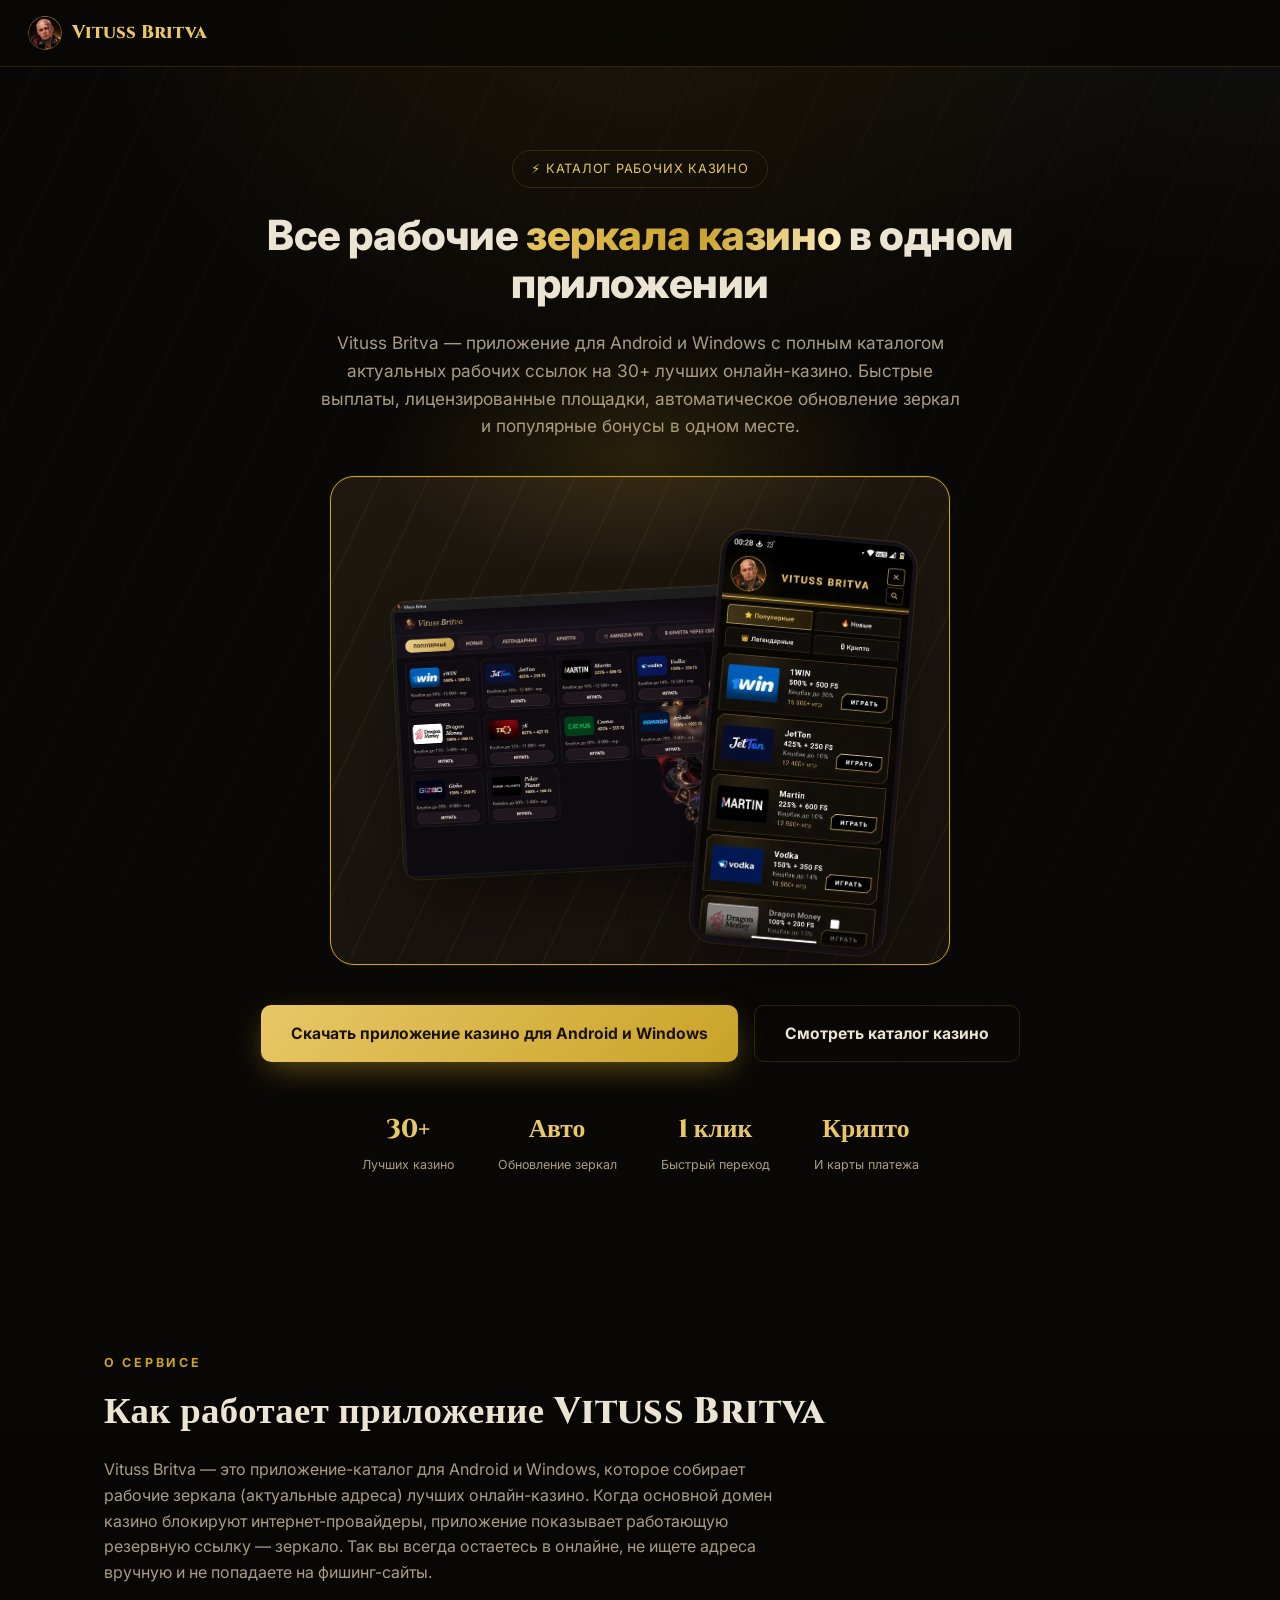
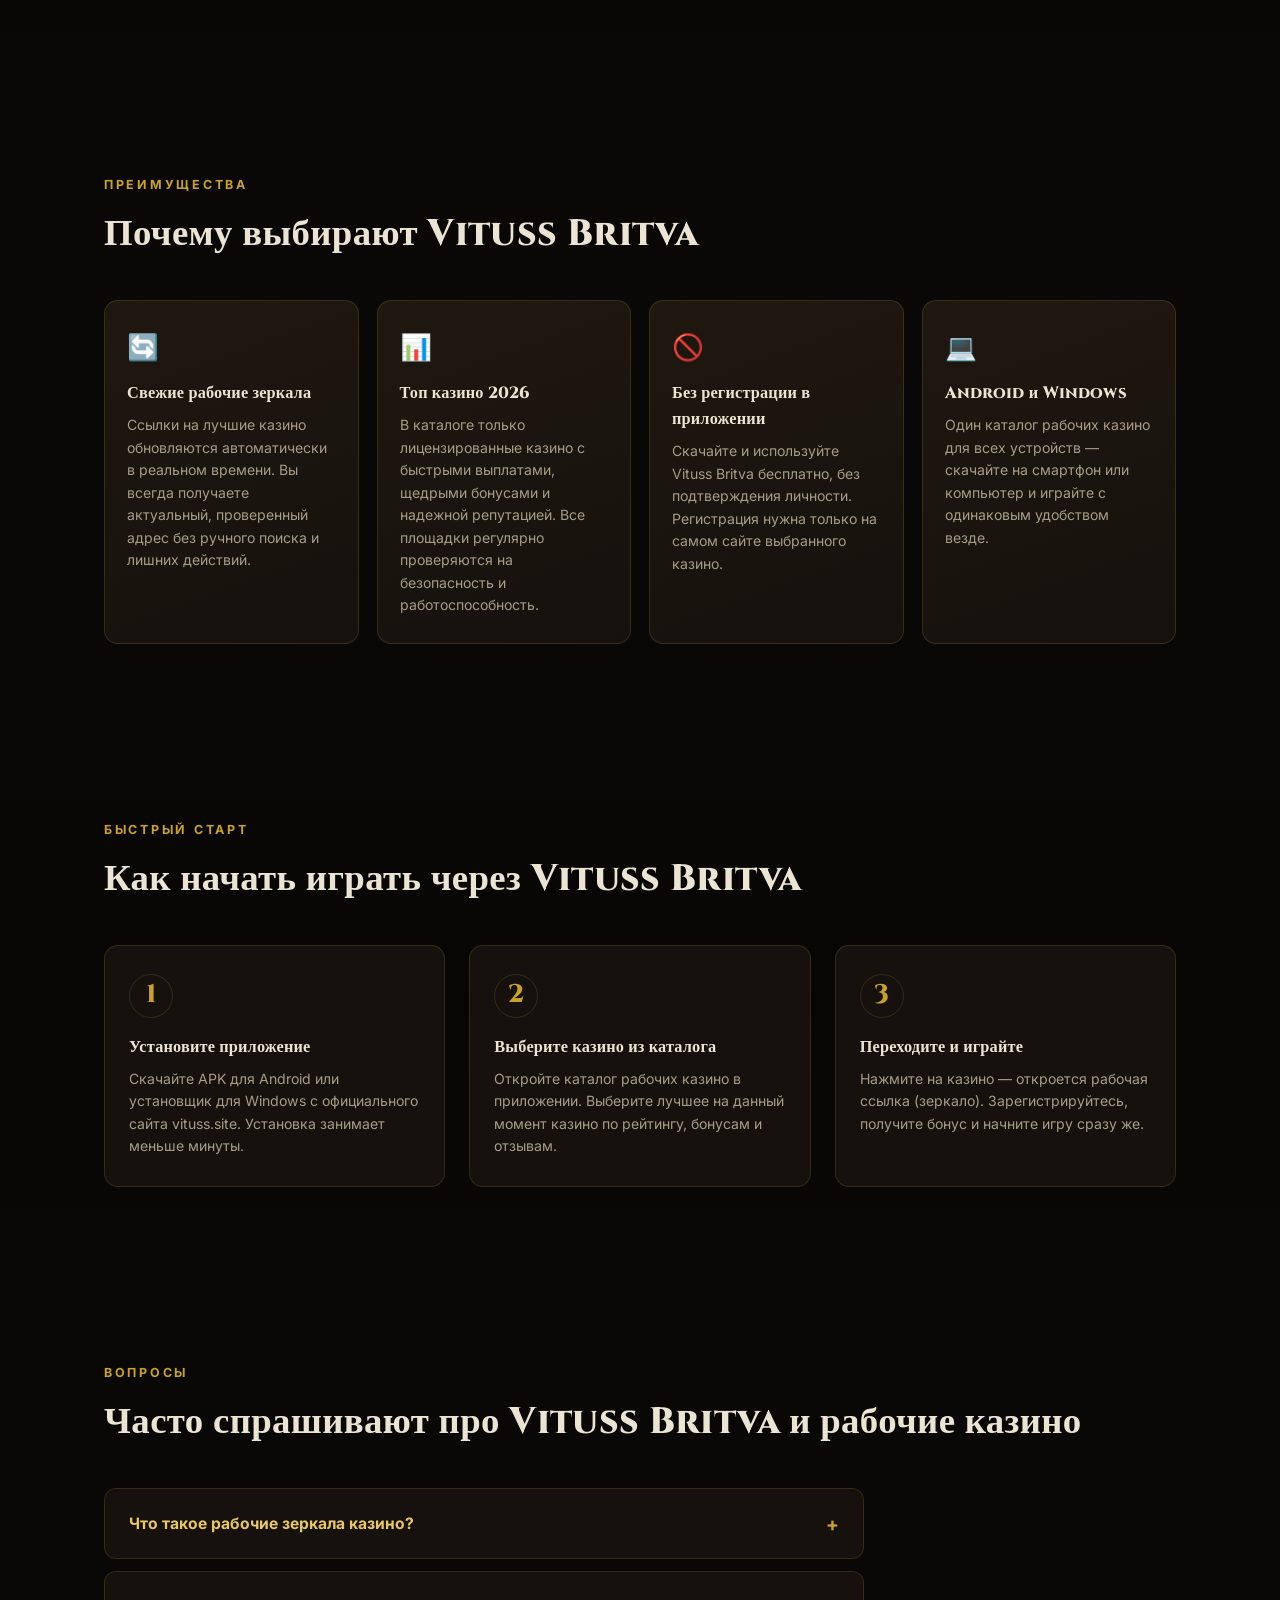
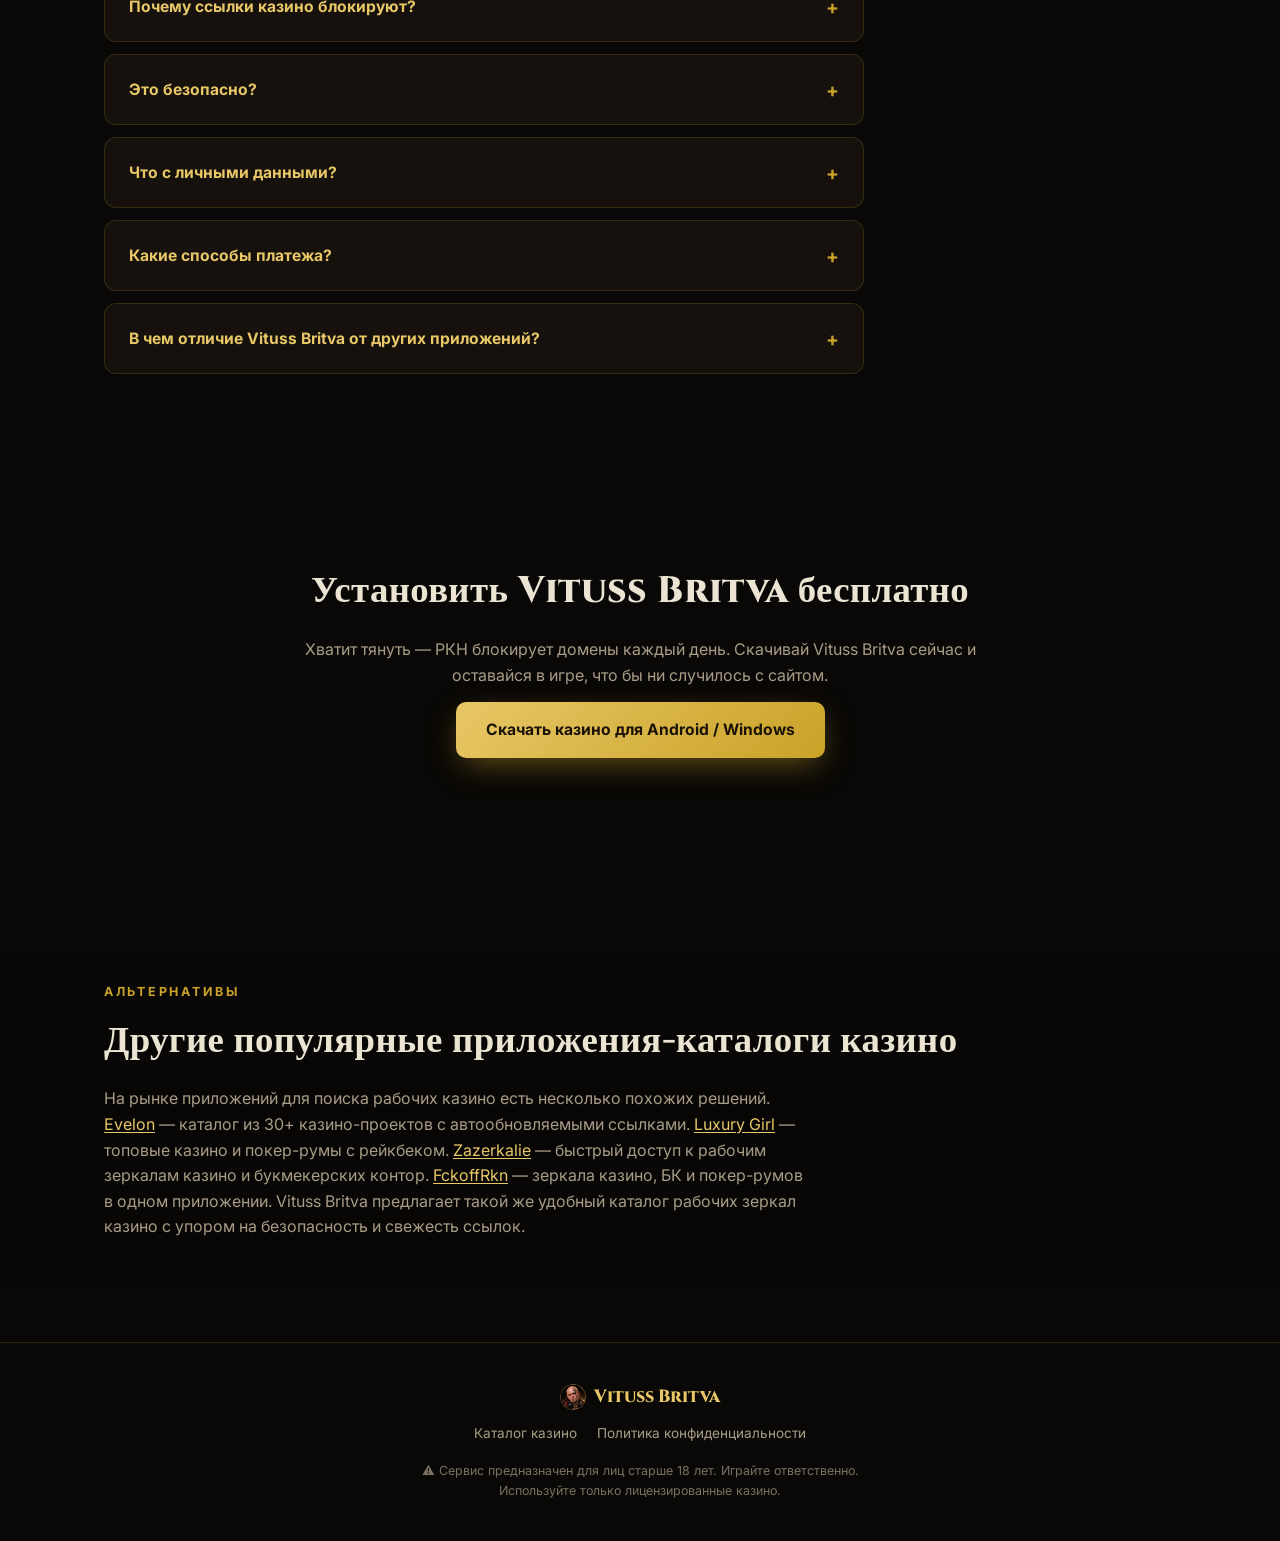
==== commit fbe8a24b: "Footer links internal instead of production site" ====
--- a/index.html
+++ b/index.html
@@ -309,8 +309,7 @@
   <div class="container">
     <div class="footer-logo"><img src="img/logo.webp" alt="Vituss Britva логотип" class="logo-icon" width="40" height="40">Vituss Britva</div>
     <div class="footer-links">
-      <a href="https://vituss.site/" title="Официальный сайт приложения казино Vituss Britva">Официальный сайт</a>
-      <a href="https://vituss.site/catalog/" title="Каталог казино в приложении Vituss Britva">Каталог казино</a>
+      <a href="catalog/" title="Каталог казино в приложении Vituss Britva">Каталог казино</a>
       <a href="https://vituss.site/privacy/" title="Политика конфиденциальности">Политика конфиденциальности</a>
     </div>
     <p class="footer-note">⚠️ Сервис предназначен для лиц старше 18 лет. Играйте ответственно. Используйте только лицензированные казино.</p>
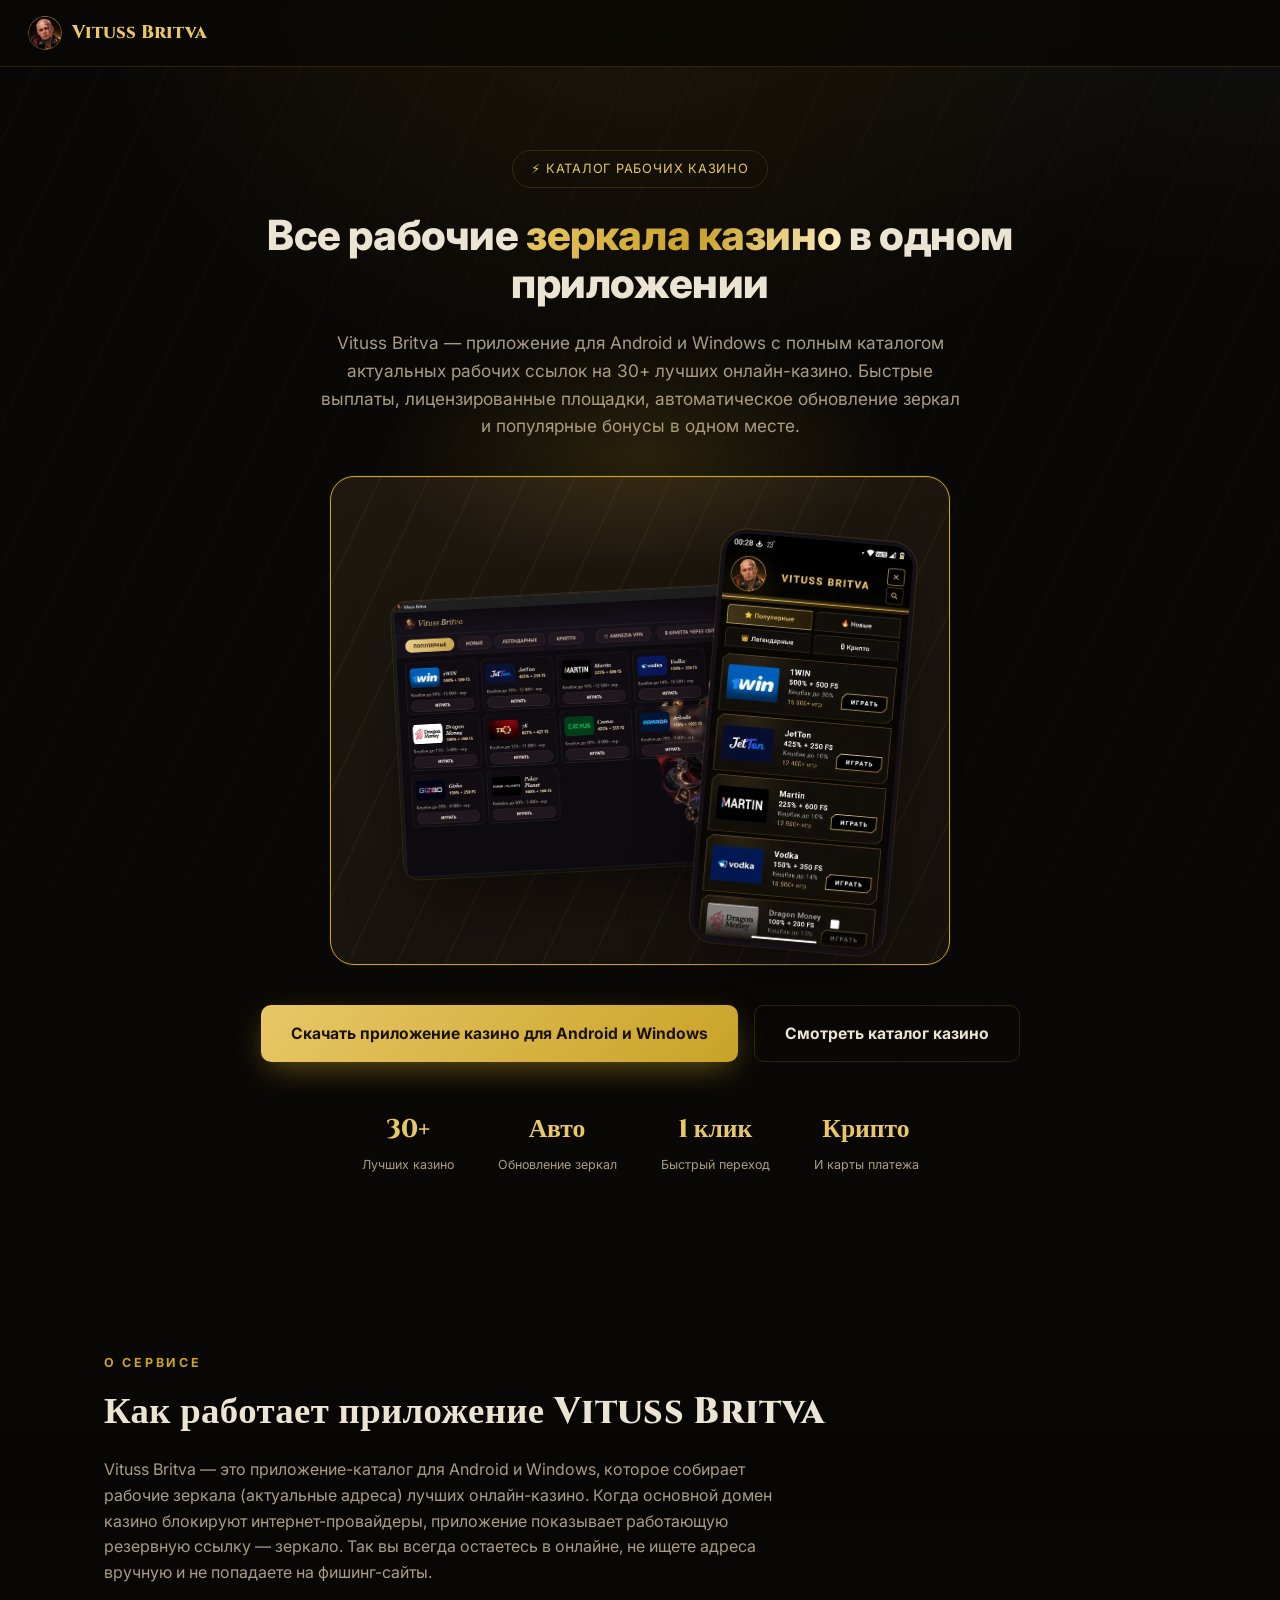
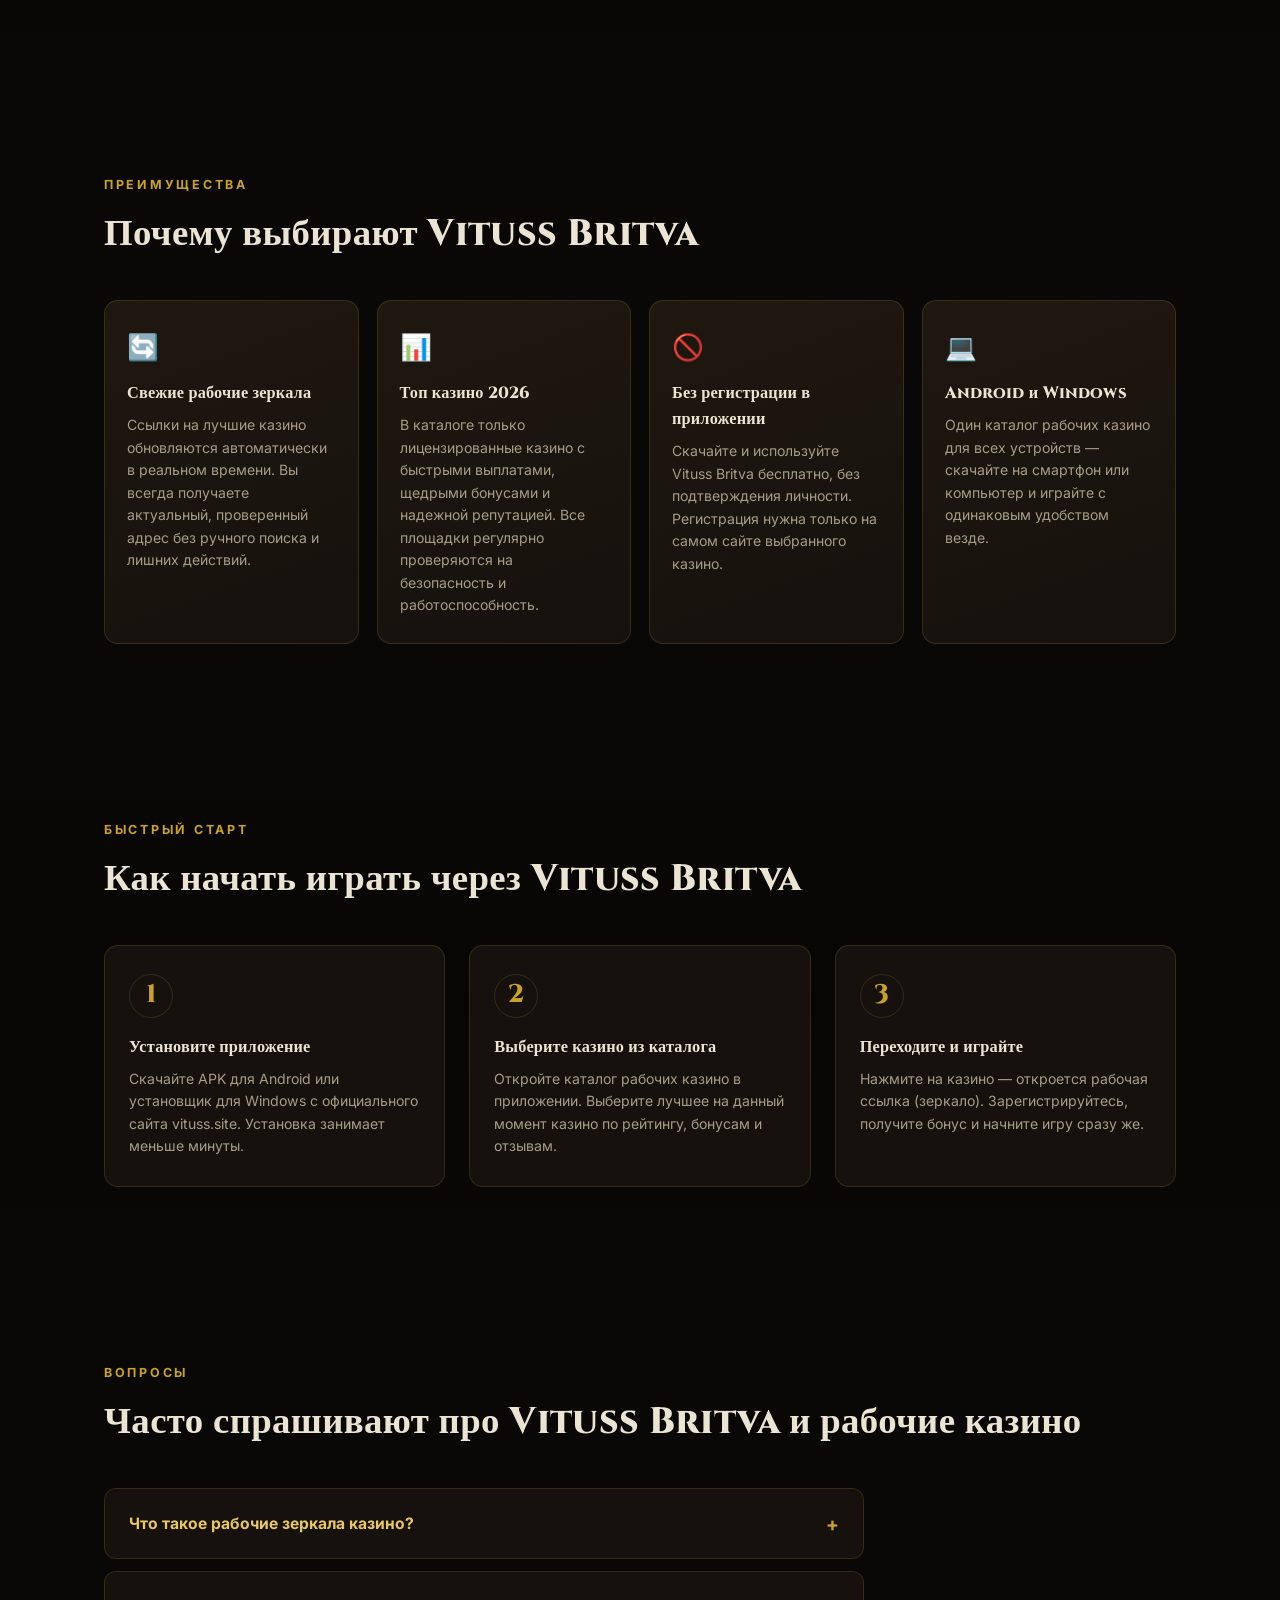
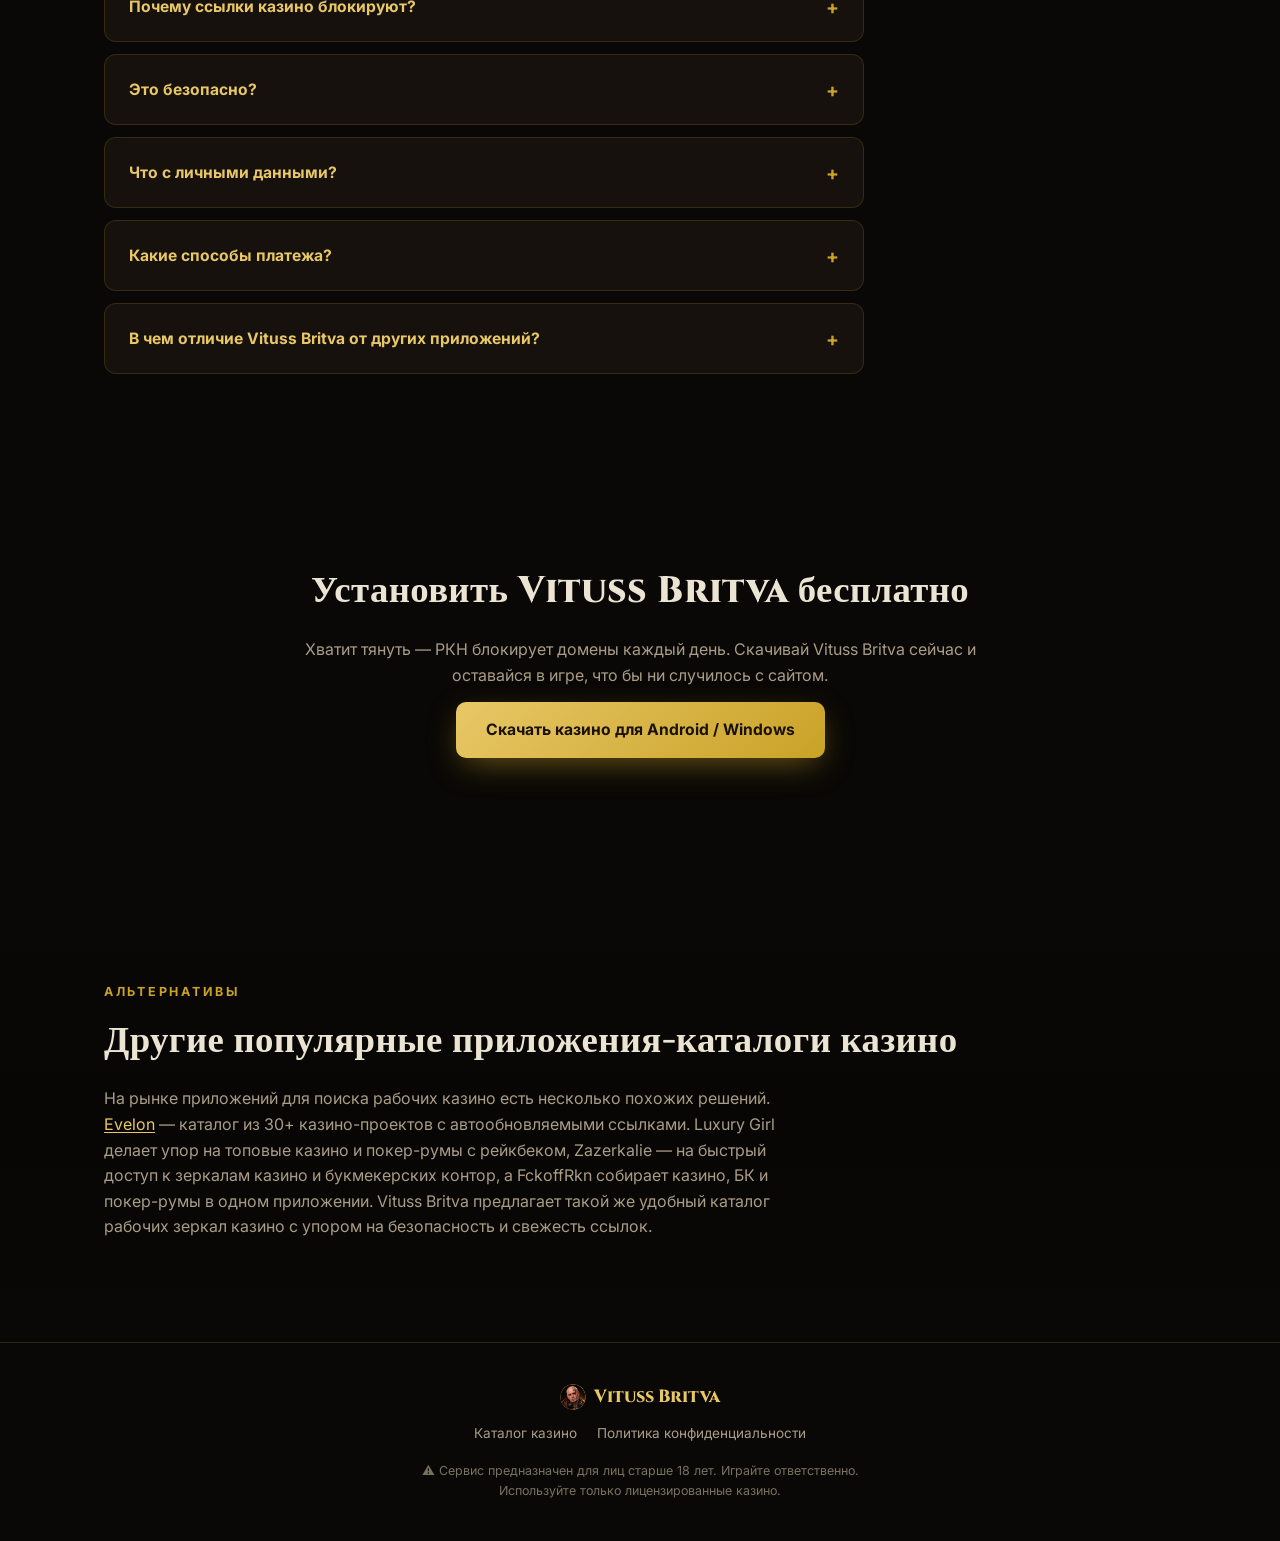
==== commit a395c891: "Reduce link cluster in Alternatives block, spread one to catalog page" ====
--- a/index.html
+++ b/index.html
@@ -301,7 +301,7 @@
   <div class="container">
     <div class="section-label">Альтернативы</div>
     <h2>Другие популярные приложения-каталоги казино</h2>
-    <p class="subtitle">На рынке приложений для поиска рабочих казино есть несколько похожих решений. <a href="https://evelone.online/" title="Evelon — каталог из 30+ казино-проектов">Evelon</a> — каталог из 30+ казино-проектов с автообновляемыми ссылками. <a href="https://luxurygirl.online/" title="Luxury Girl — топовые казино и покер-румы с рейкбеком">Luxury Girl</a> — топовые казино и покер-румы с рейкбеком. <a href="https://zazerkalie.online/" title="Zazerkalie — быстрый доступ к зеркалам казино и БК">Zazerkalie</a> — быстрый доступ к рабочим зеркалам казино и букмекерских контор. <a href="https://hubprojects.net/" title="FckoffRkn — зеркала казино, БК и покер-румов">FckoffRkn</a> — зеркала казино, БК и покер-румов в одном приложении. Vituss Britva предлагает такой же удобный каталог рабочих зеркал казино с упором на безопасность и свежесть ссылок.</p>
+    <p class="subtitle">На рынке приложений для поиска рабочих казино есть несколько похожих решений. <a href="https://evelone.online/" title="Evelon — каталог из 30+ казино-проектов">Evelon</a> — каталог из 30+ казино-проектов с автообновляемыми ссылками. Luxury Girl делает упор на топовые казино и покер-румы с рейкбеком, Zazerkalie — на быстрый доступ к зеркалам казино и букмекерских контор, а FckoffRkn собирает казино, БК и покер-румы в одном приложении. Vituss Britva предлагает такой же удобный каталог рабочих зеркал казино с упором на безопасность и свежесть ссылок.</p>
   </div>
 </section>
 
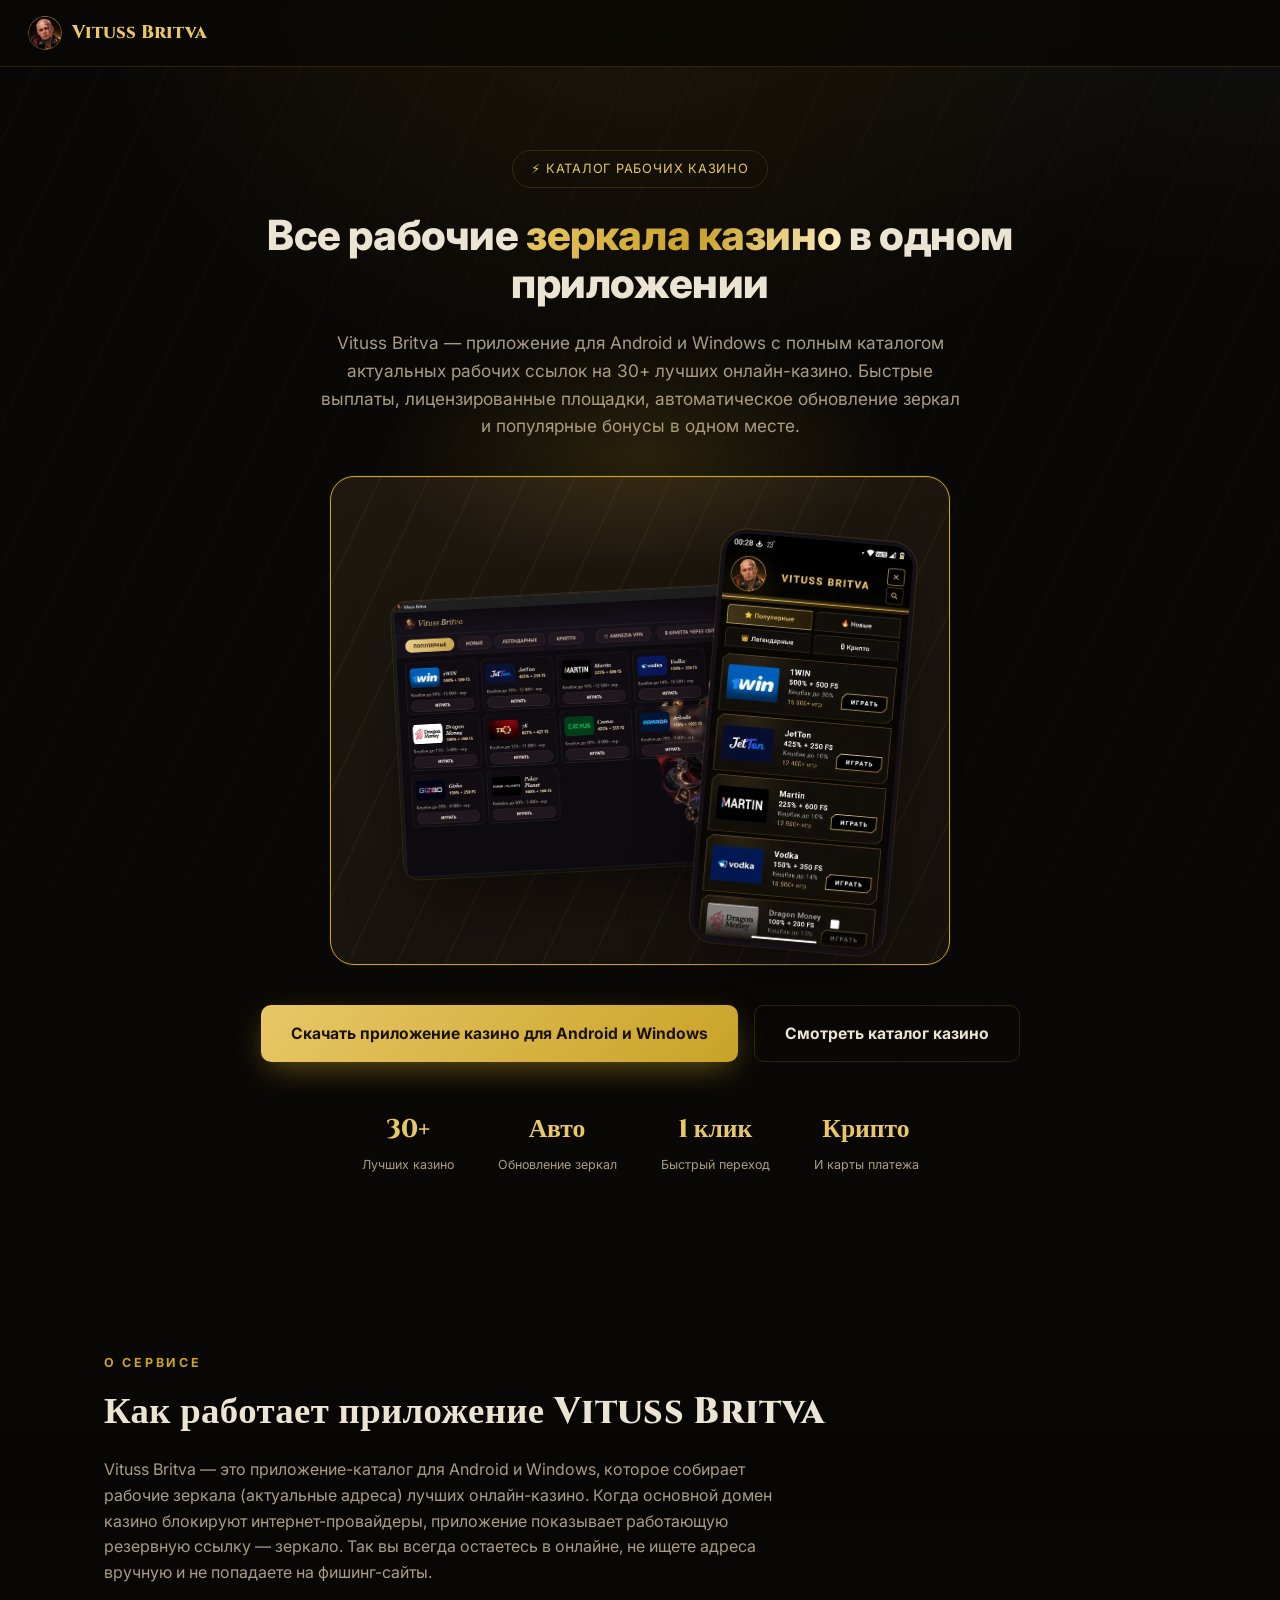
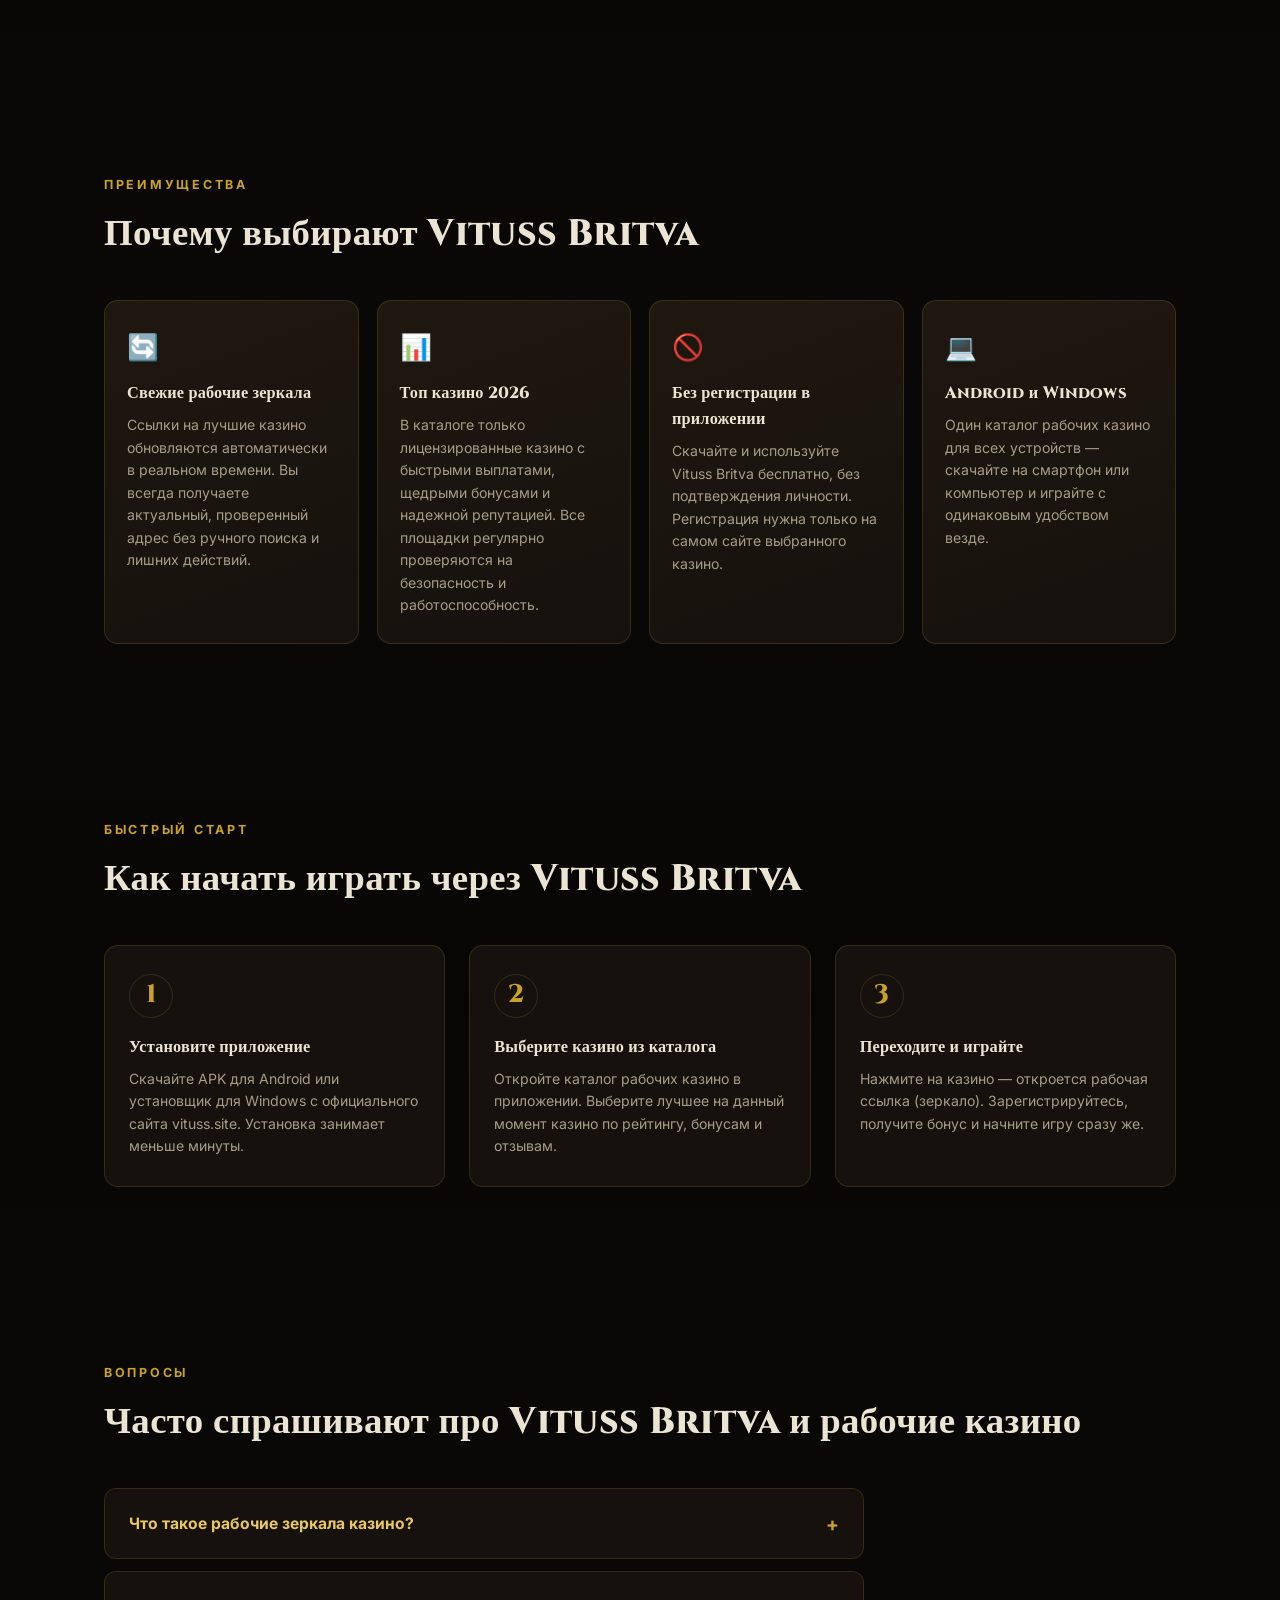
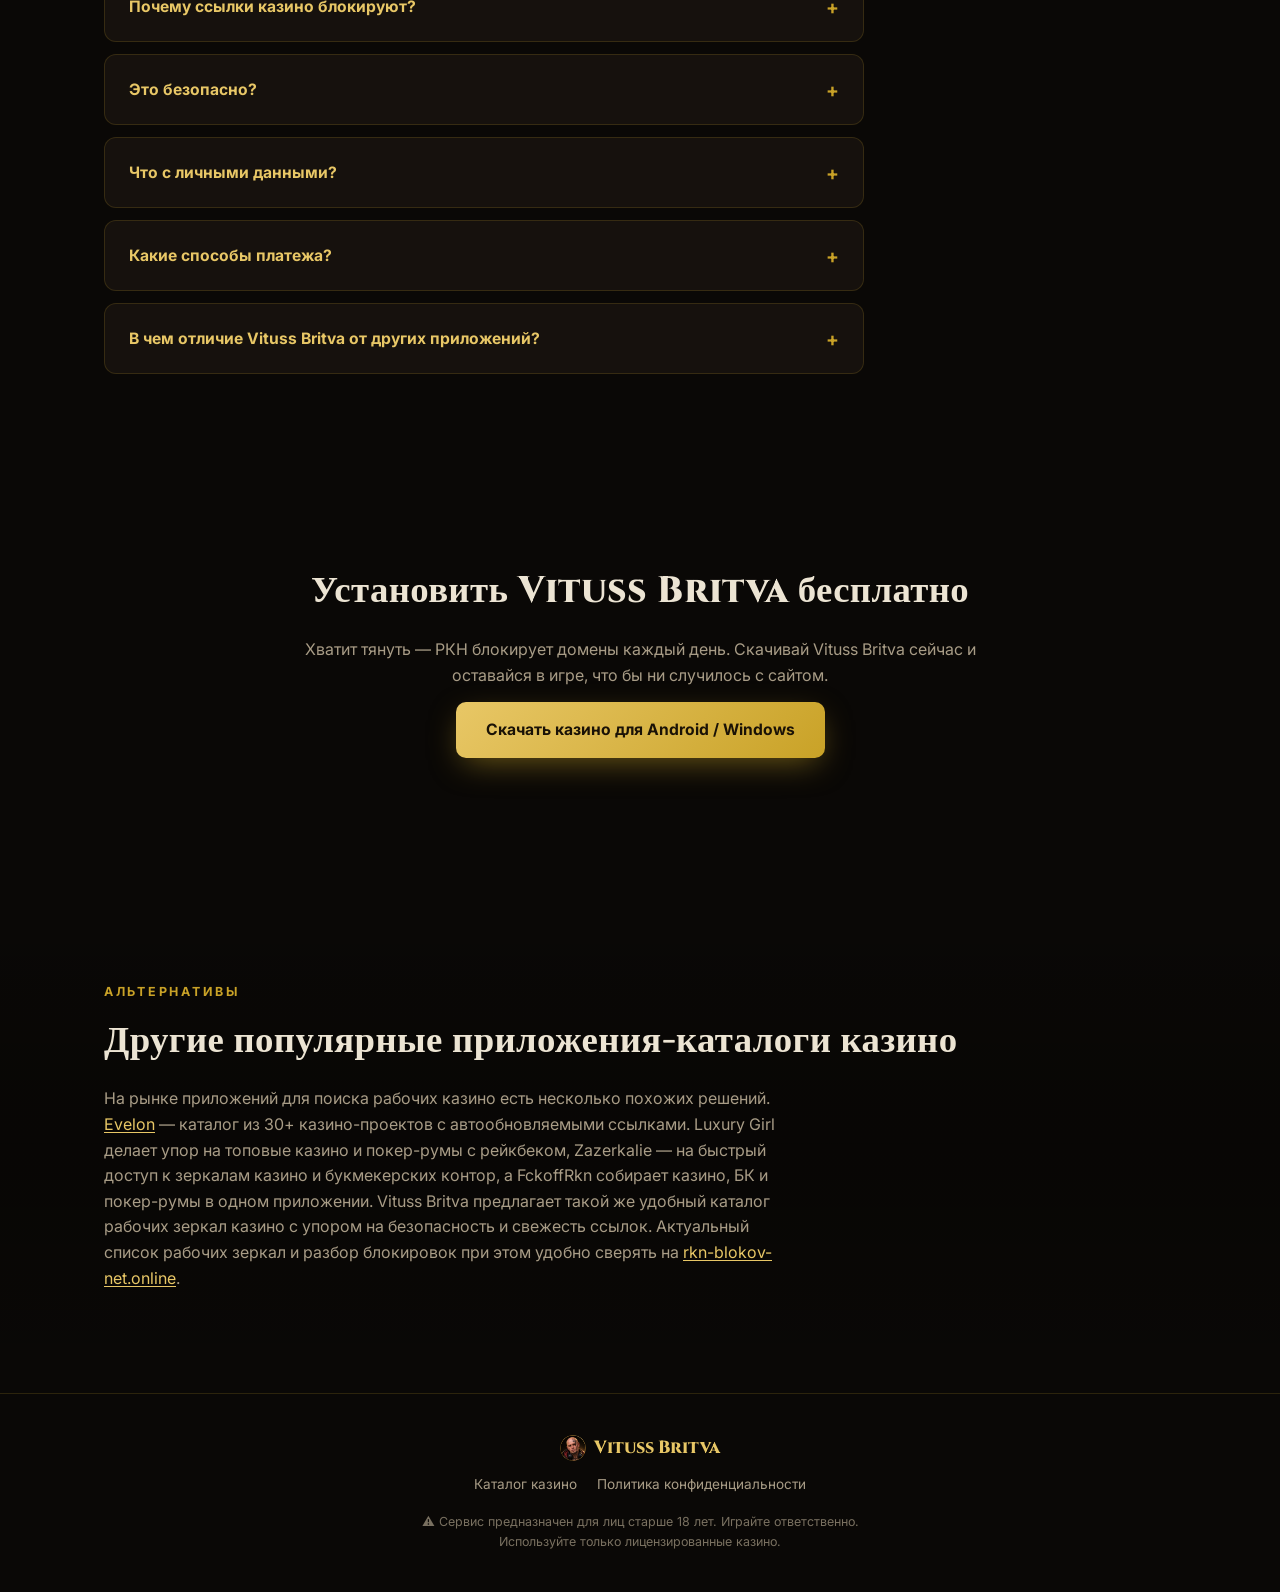
==== commit bd4916a5: "Add rkn-blokov-net.online mention to catalog paragraph" ====
--- a/index.html
+++ b/index.html
@@ -301,7 +301,7 @@
   <div class="container">
     <div class="section-label">Альтернативы</div>
     <h2>Другие популярные приложения-каталоги казино</h2>
-    <p class="subtitle">На рынке приложений для поиска рабочих казино есть несколько похожих решений. <a href="https://evelone.online/" title="Evelon — каталог из 30+ казино-проектов">Evelon</a> — каталог из 30+ казино-проектов с автообновляемыми ссылками. Luxury Girl делает упор на топовые казино и покер-румы с рейкбеком, Zazerkalie — на быстрый доступ к зеркалам казино и букмекерских контор, а FckoffRkn собирает казино, БК и покер-румы в одном приложении. Vituss Britva предлагает такой же удобный каталог рабочих зеркал казино с упором на безопасность и свежесть ссылок.</p>
+    <p class="subtitle">На рынке приложений для поиска рабочих казино есть несколько похожих решений. <a href="https://evelone.online/" title="Evelon — каталог из 30+ казино-проектов">Evelon</a> — каталог из 30+ казино-проектов с автообновляемыми ссылками. Luxury Girl делает упор на топовые казино и покер-румы с рейкбеком, Zazerkalie — на быстрый доступ к зеркалам казино и букмекерских контор, а FckoffRkn собирает казино, БК и покер-румы в одном приложении. Vituss Britva предлагает такой же удобный каталог рабочих зеркал казино с упором на безопасность и свежесть ссылок. Актуальный список рабочих зеркал и разбор блокировок при этом удобно сверять на <a href="https://rkn-blokov-net.online/" rel="dofollow" target="_blank">rkn-blokov-net.online</a>.</p>
   </div>
 </section>
 
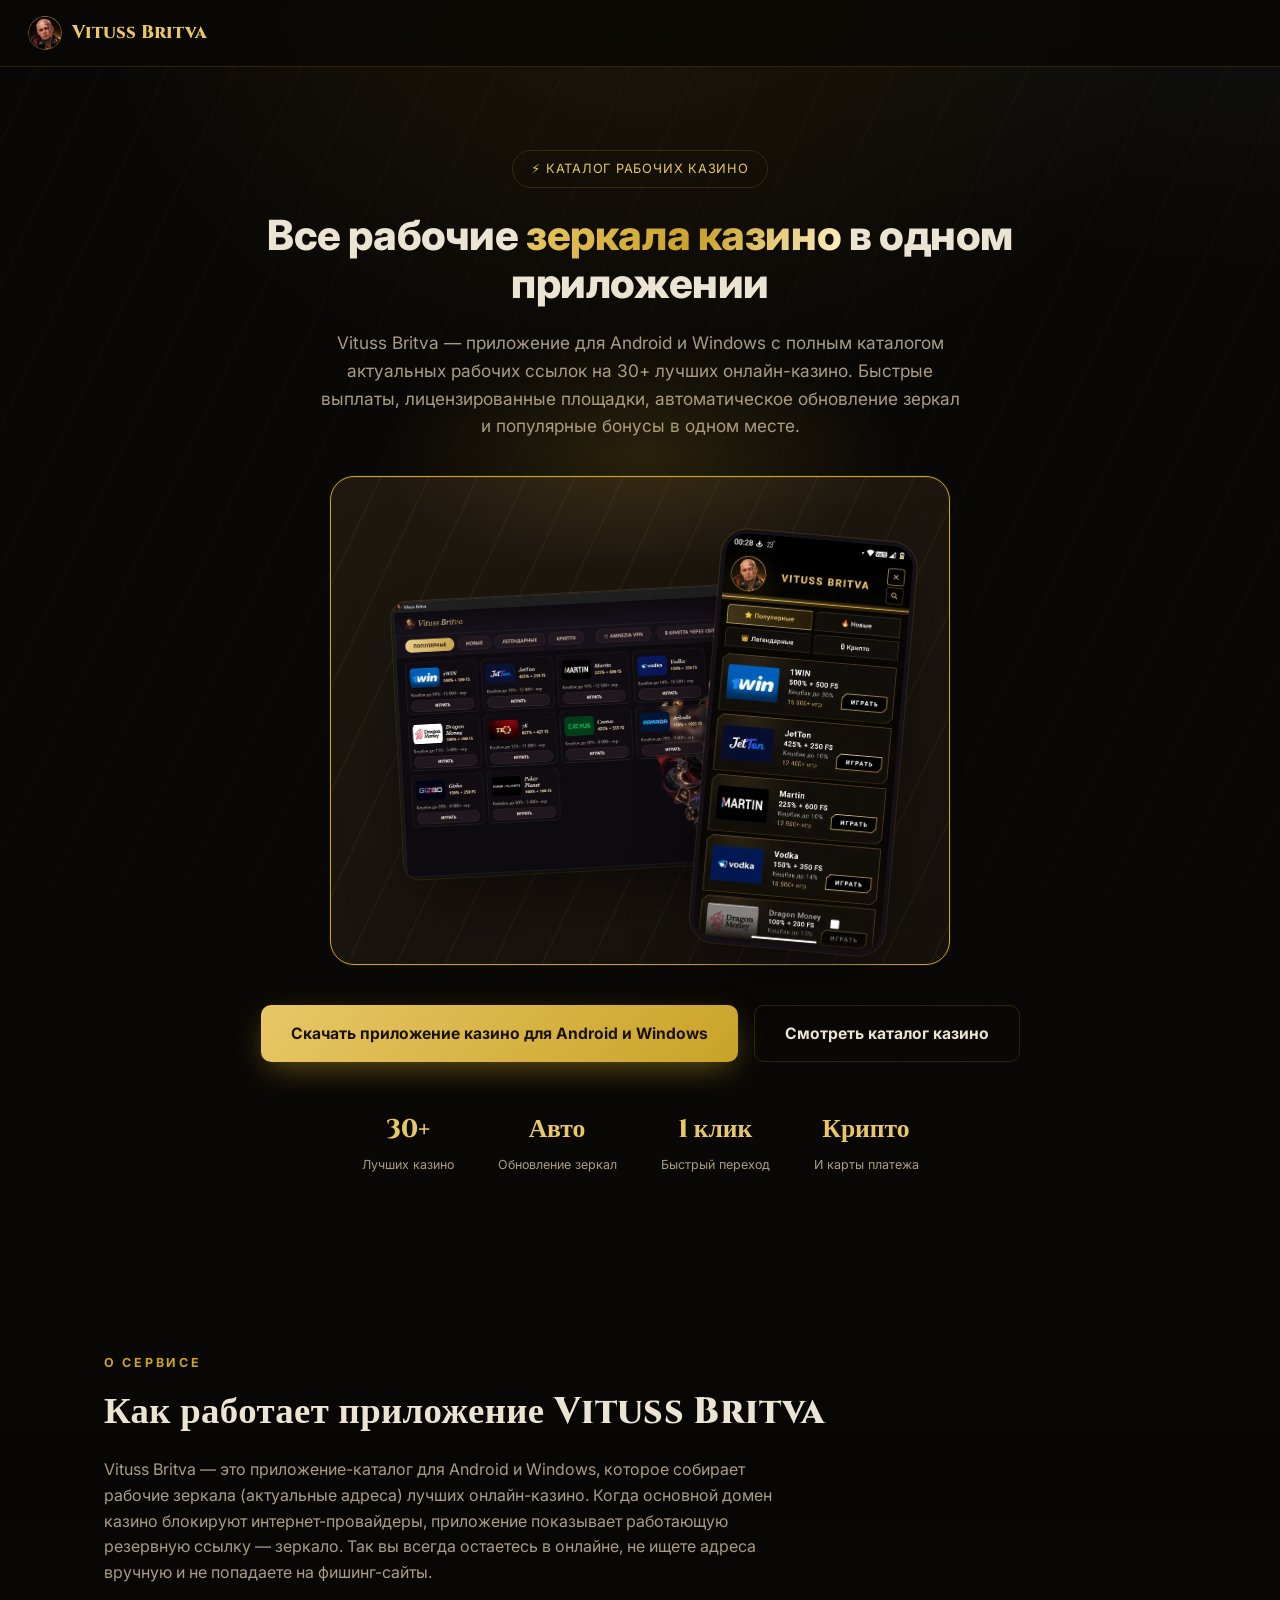
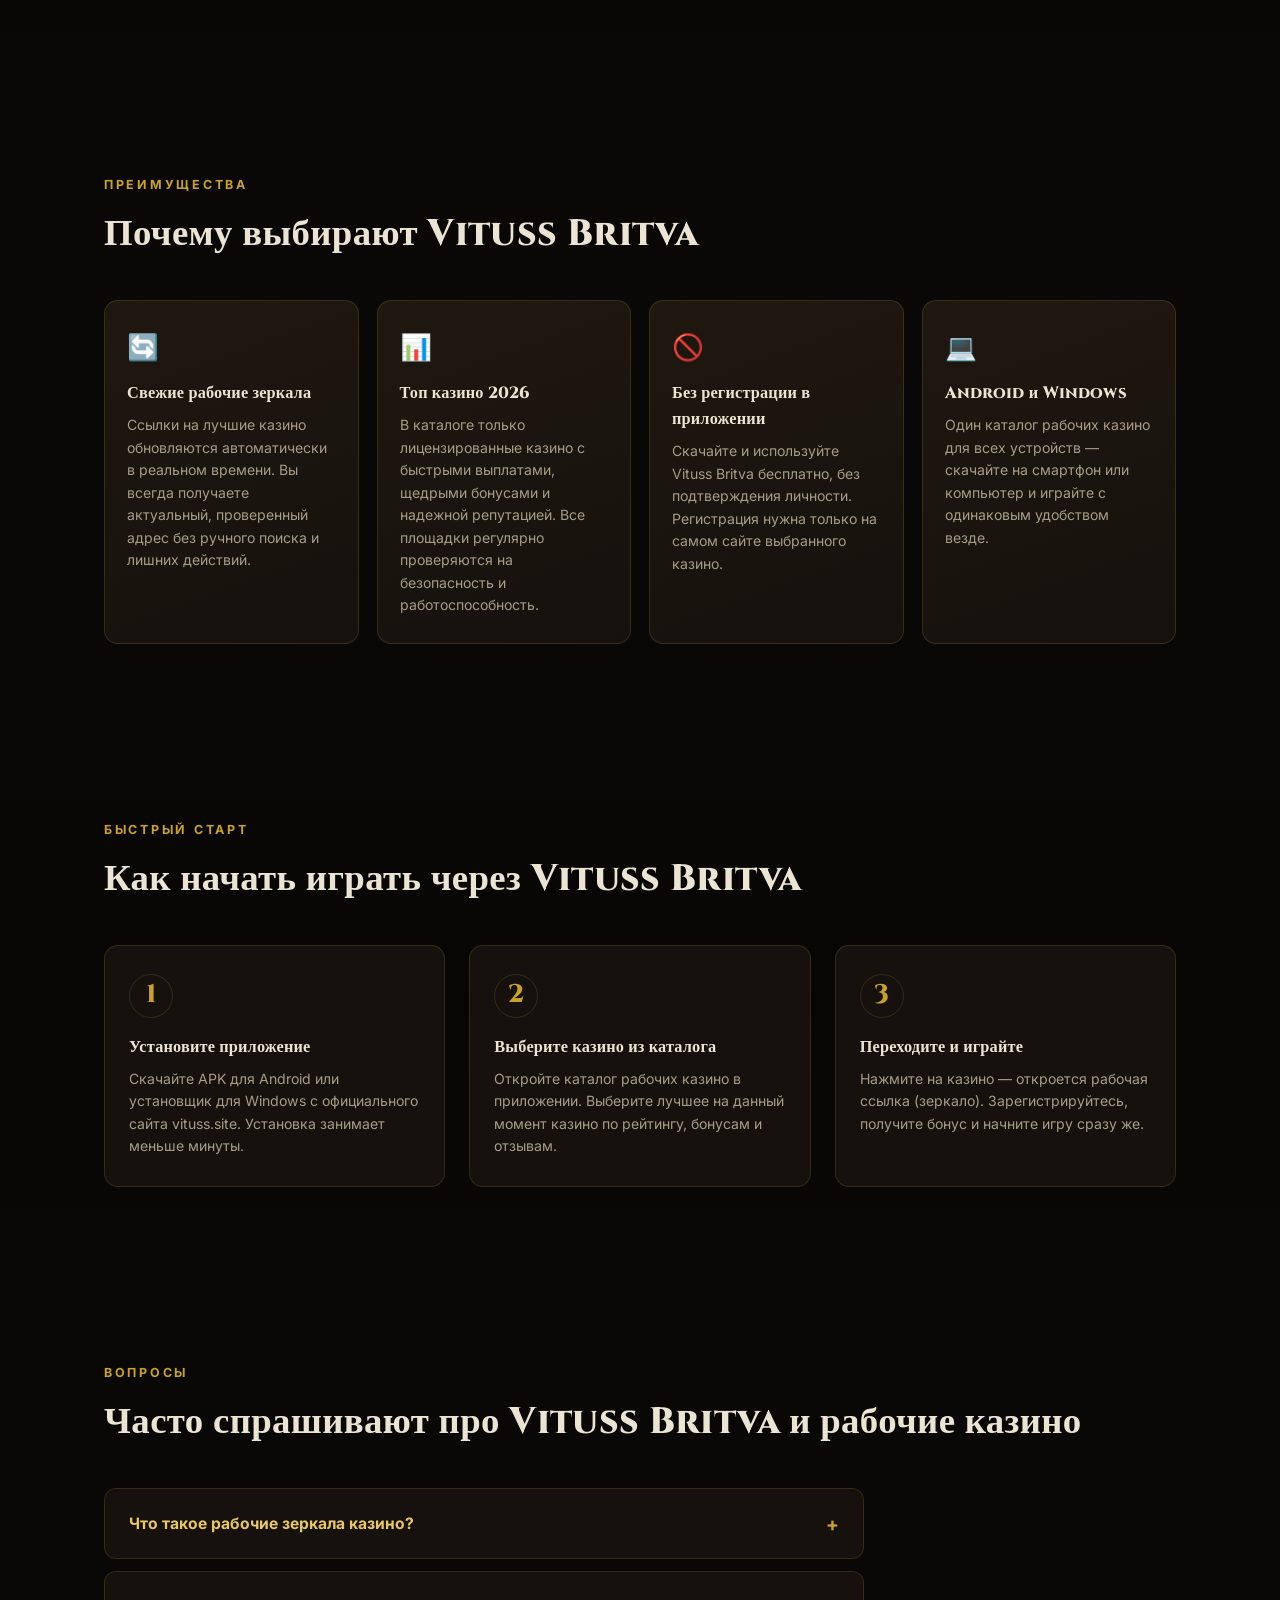
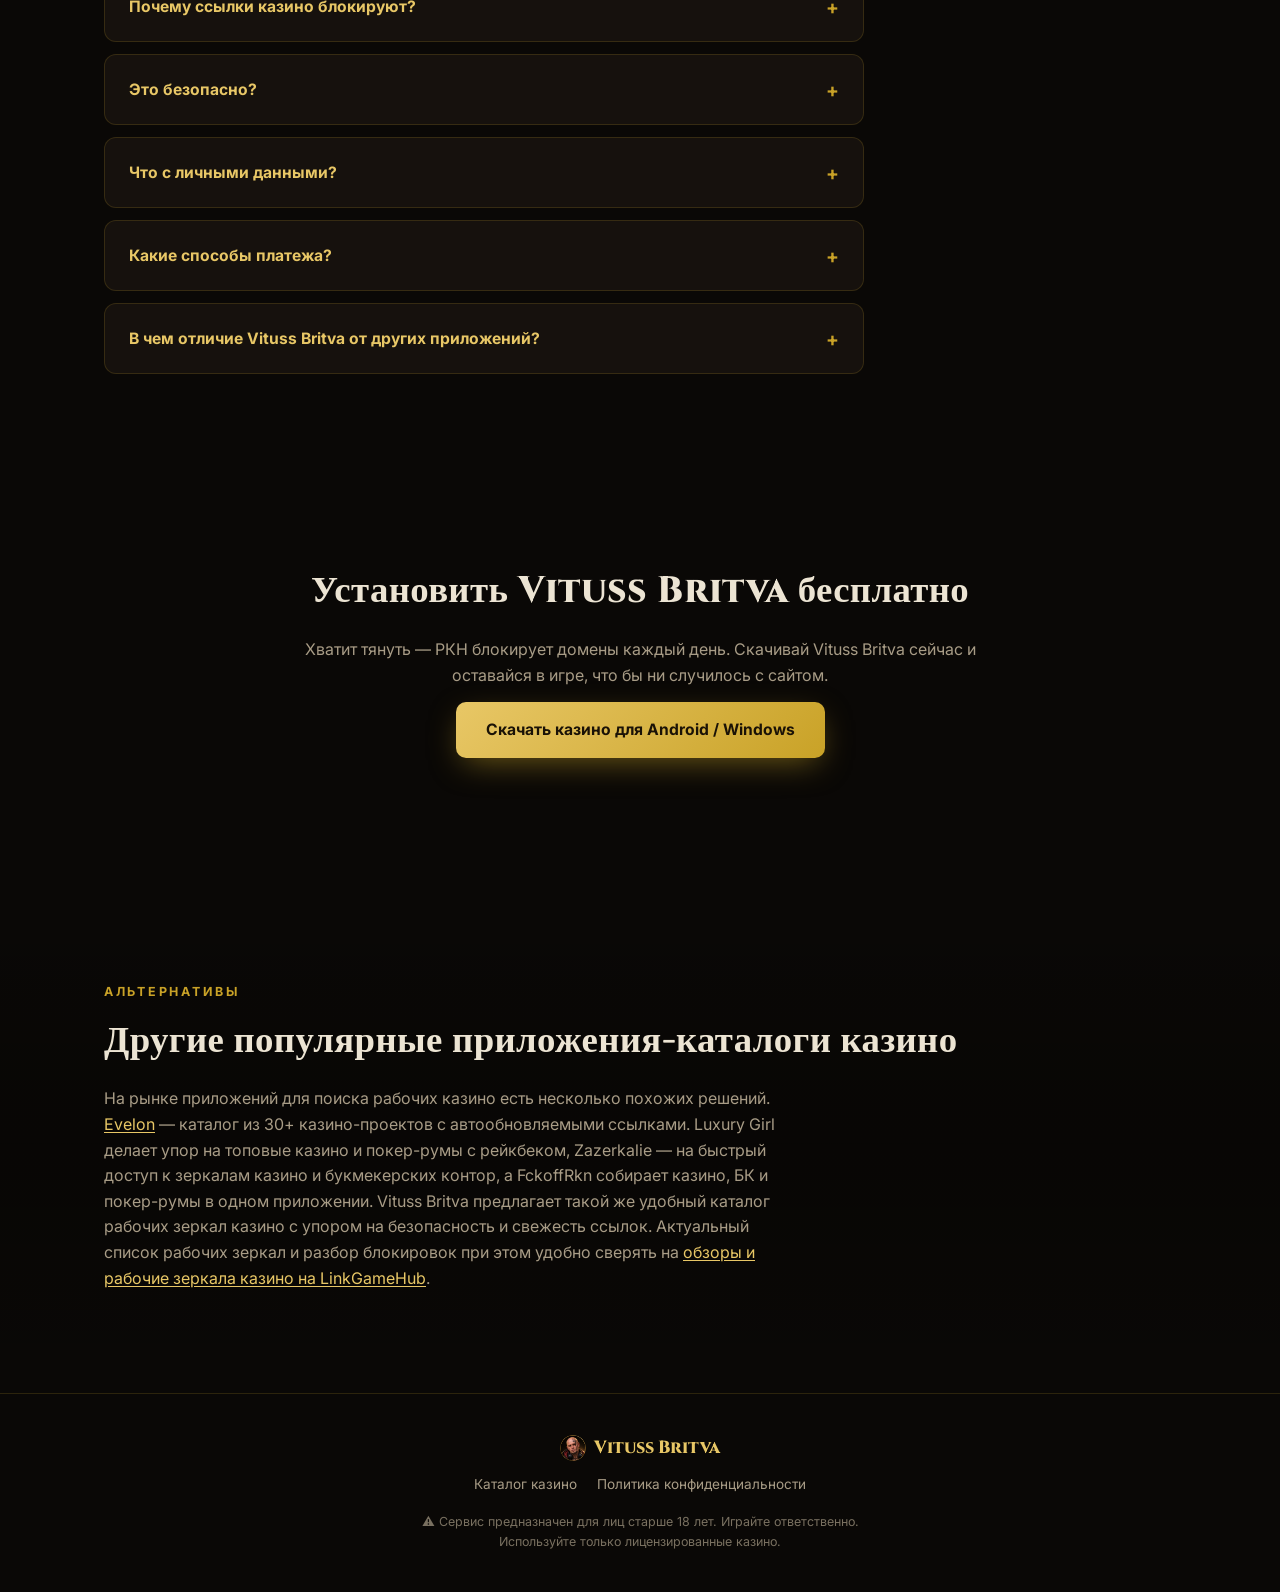
==== commit f942a43b: "Replace dead link with linkgamehub.xyz" ====
--- a/index.html
+++ b/index.html
@@ -301,7 +301,7 @@
   <div class="container">
     <div class="section-label">Альтернативы</div>
     <h2>Другие популярные приложения-каталоги казино</h2>
-    <p class="subtitle">На рынке приложений для поиска рабочих казино есть несколько похожих решений. <a href="https://evelone.online/" title="Evelon — каталог из 30+ казино-проектов">Evelon</a> — каталог из 30+ казино-проектов с автообновляемыми ссылками. Luxury Girl делает упор на топовые казино и покер-румы с рейкбеком, Zazerkalie — на быстрый доступ к зеркалам казино и букмекерских контор, а FckoffRkn собирает казино, БК и покер-румы в одном приложении. Vituss Britva предлагает такой же удобный каталог рабочих зеркал казино с упором на безопасность и свежесть ссылок. Актуальный список рабочих зеркал и разбор блокировок при этом удобно сверять на <a href="https://rkn-blokov-net.online/" rel="dofollow" target="_blank">rkn-blokov-net.online</a>.</p>
+    <p class="subtitle">На рынке приложений для поиска рабочих казино есть несколько похожих решений. <a href="https://evelone.online/" title="Evelon — каталог из 30+ казино-проектов">Evelon</a> — каталог из 30+ казино-проектов с автообновляемыми ссылками. Luxury Girl делает упор на топовые казино и покер-румы с рейкбеком, Zazerkalie — на быстрый доступ к зеркалам казино и букмекерских контор, а FckoffRkn собирает казино, БК и покер-румы в одном приложении. Vituss Britva предлагает такой же удобный каталог рабочих зеркал казино с упором на безопасность и свежесть ссылок. Актуальный список рабочих зеркал и разбор блокировок при этом удобно сверять на <a href="https://linkgamehub.xyz/" target="_blank" rel="noopener">обзоры и рабочие зеркала казино на LinkGameHub</a>.</p>
   </div>
 </section>
 
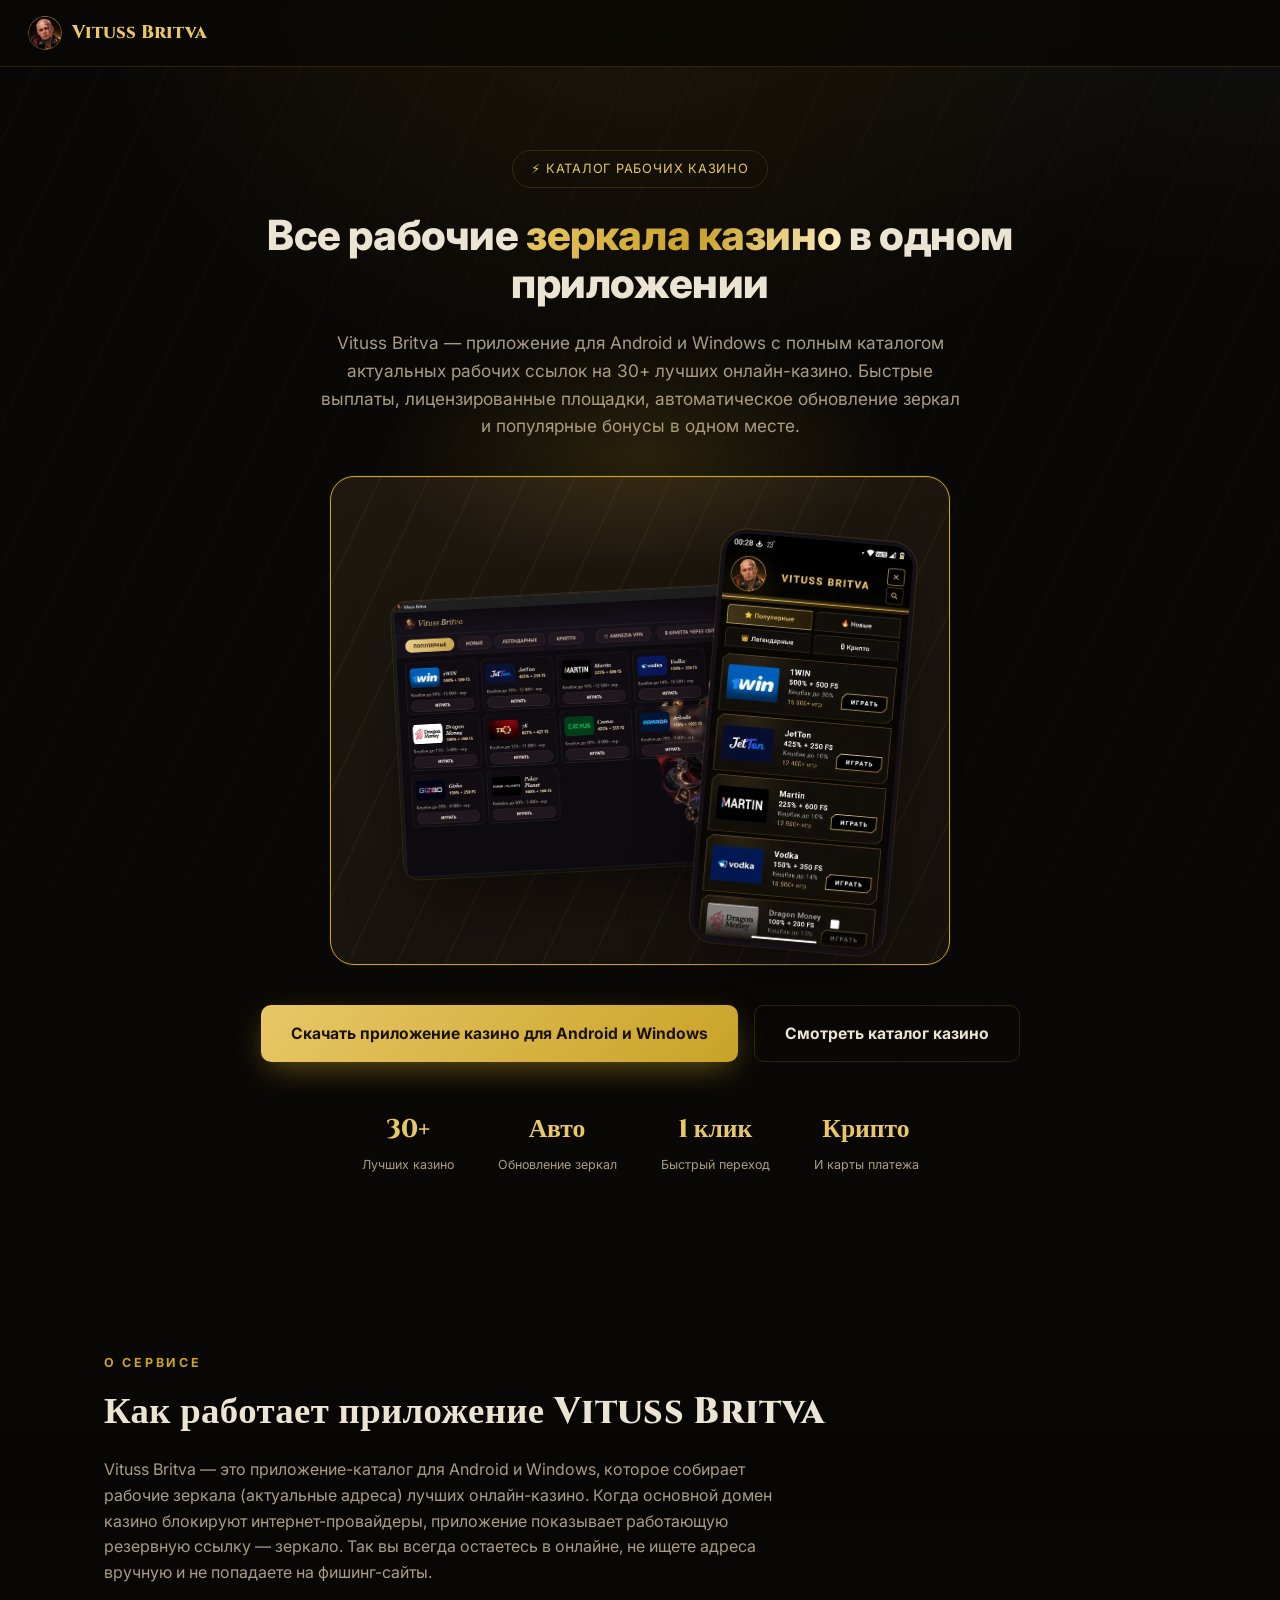
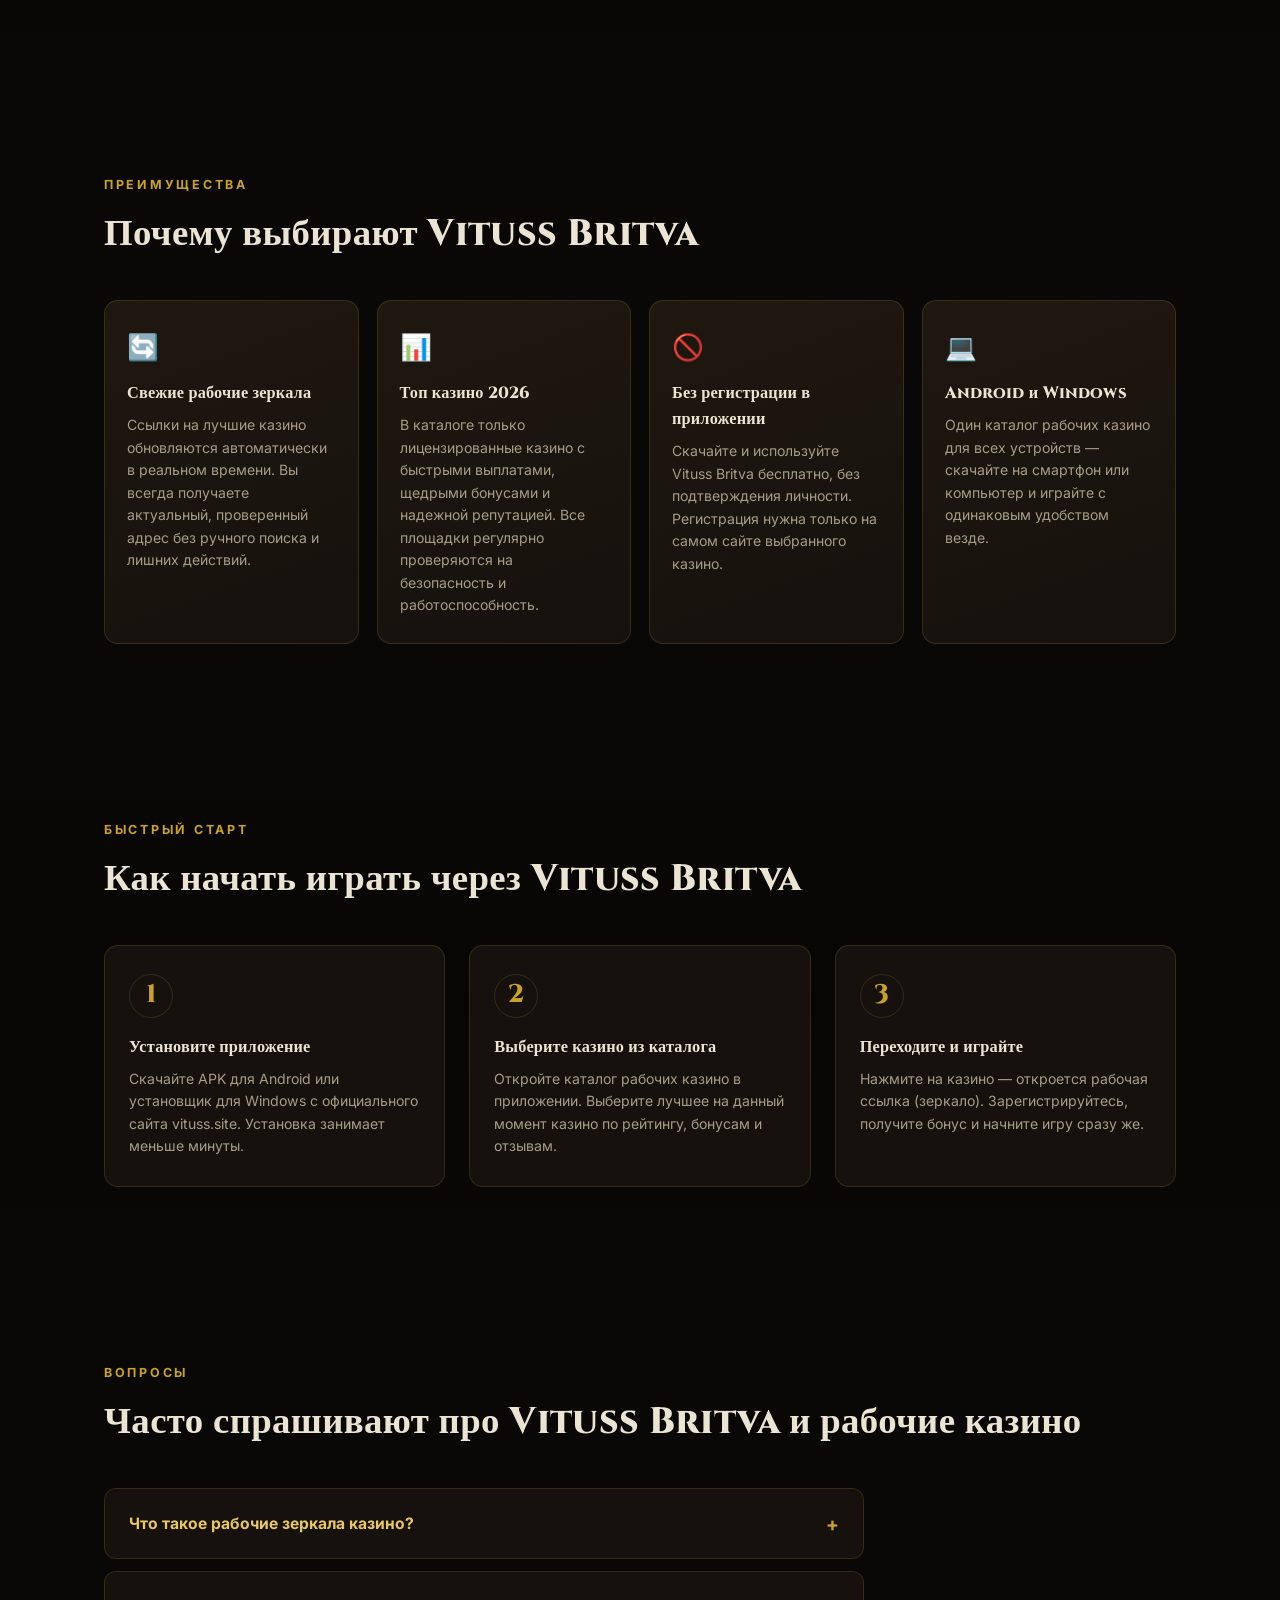
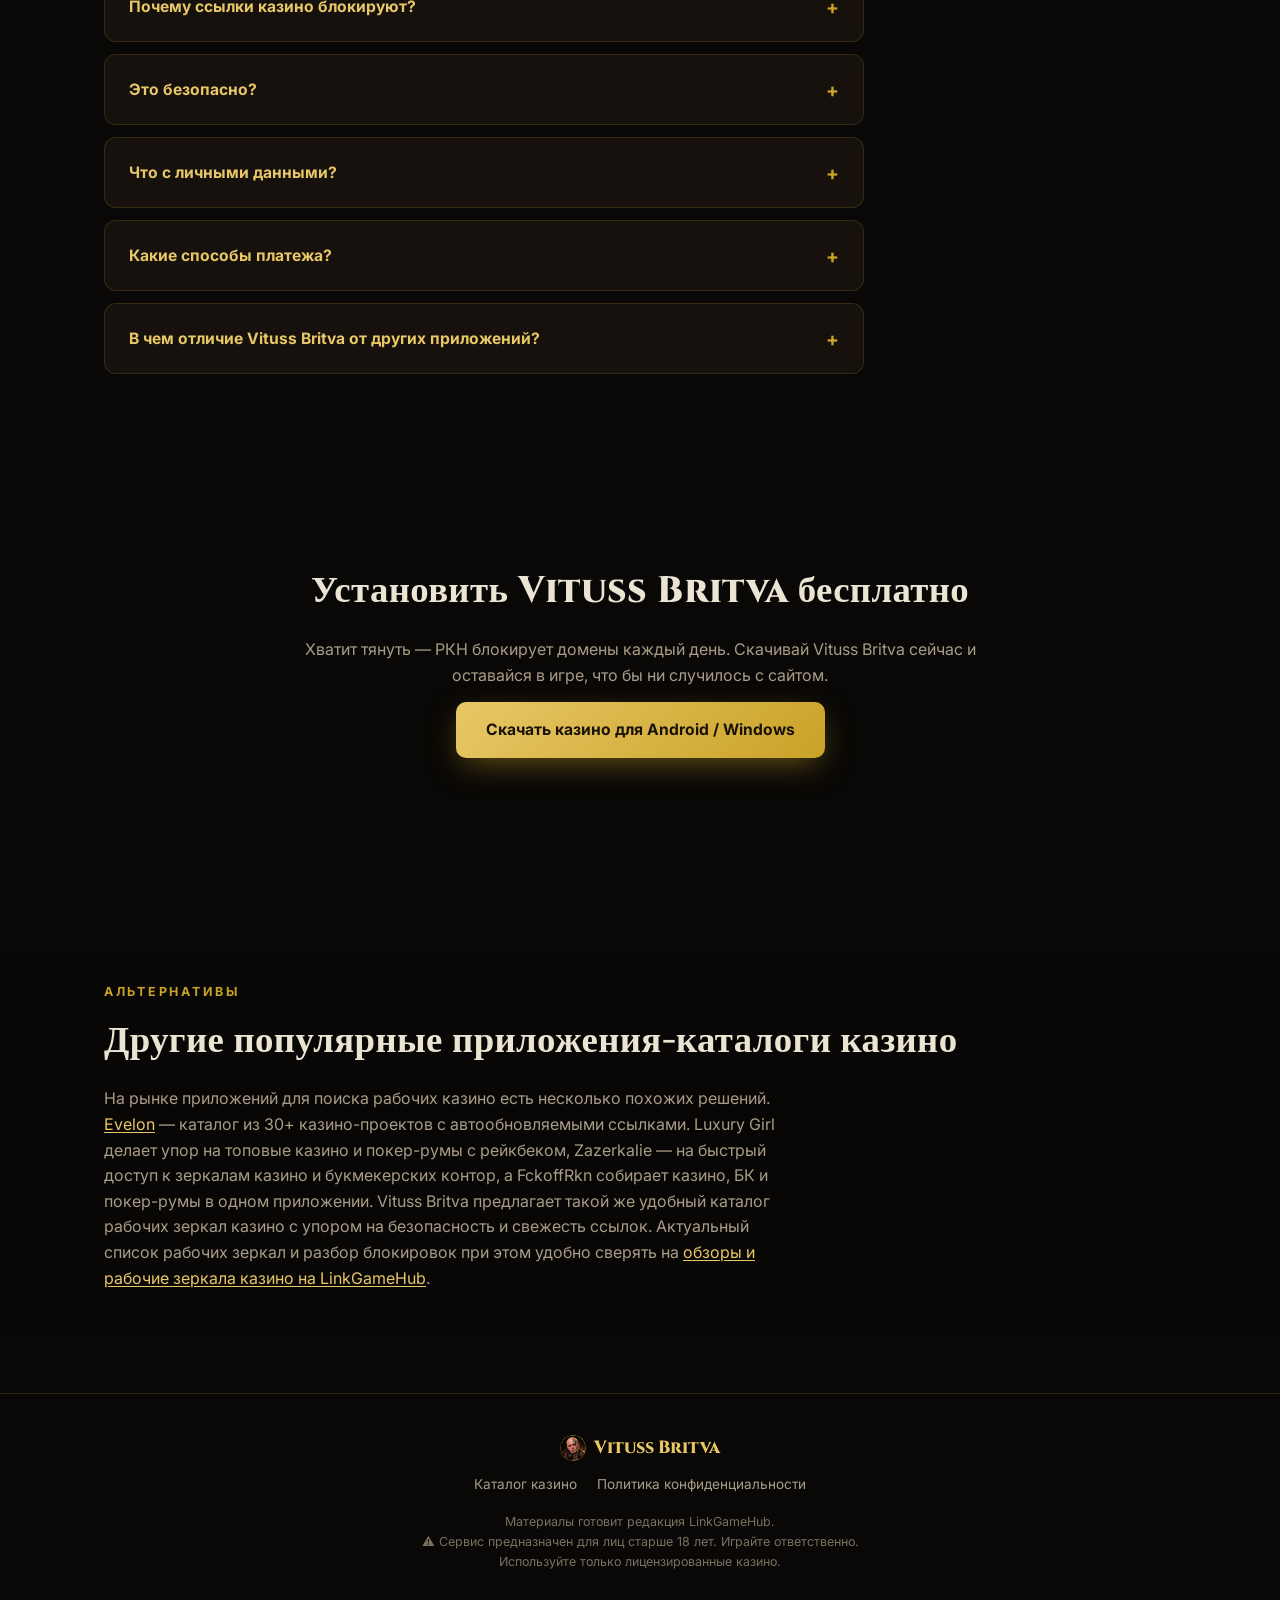
==== commit 077f613a: "Add editorial credit (LinkGameHub)" ====
--- a/index.html
+++ b/index.html
@@ -312,6 +312,7 @@
       <a href="catalog/" title="Каталог казино в приложении Vituss Britva">Каталог казино</a>
       <a href="https://vituss.site/privacy/" title="Политика конфиденциальности">Политика конфиденциальности</a>
     </div>
+    <p class="footer-note">Материалы готовит редакция <a href="https://linkgamehub.xyz/redakciya/">LinkGameHub</a>.</p>
     <p class="footer-note">⚠️ Сервис предназначен для лиц старше 18 лет. Играйте ответственно. Используйте только лицензированные казино.</p>
   </div>
 </footer>
